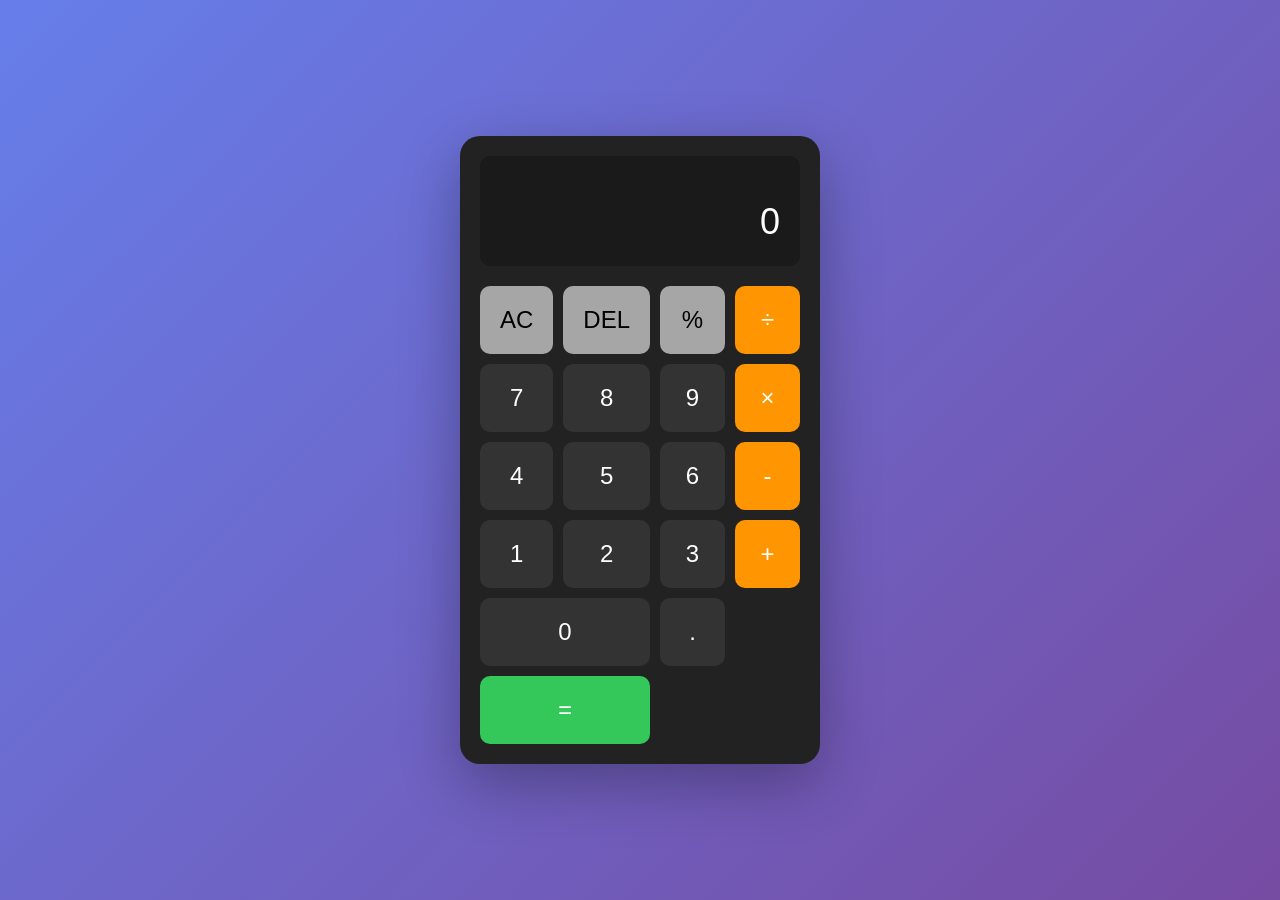
==== index.html @ aaed3f4b "新增前端計算器應用程式 - 建立完整的計算器 UI 使用 HTML/CSS - 實作計算器邏輯（加減乘除、百分比） - 支援鍵盤輸入操作 - 響應式設計，支援手機和桌面版 - 美觀的現代化介面設計" ====
<!DOCTYPE html>
<html lang="zh-TW">
<head>
    <meta charset="UTF-8">
    <meta name="viewport" content="width=device-width, initial-scale=1.0">
    <title>計算器</title>
    <link rel="stylesheet" href="style.css">
</head>
<body>
    <div class="calculator">
        <div class="display">
            <div class="previous-operand" id="previousOperand"></div>
            <div class="current-operand" id="currentOperand">0</div>
        </div>
        <div class="buttons">
            <button class="button function" id="clear">AC</button>
            <button class="button function" id="delete">DEL</button>
            <button class="button function" id="percent">%</button>
            <button class="button operator" data-operator="÷">÷</button>

            <button class="button number" data-number="7">7</button>
            <button class="button number" data-number="8">8</button>
            <button class="button number" data-number="9">9</button>
            <button class="button operator" data-operator="×">×</button>

            <button class="button number" data-number="4">4</button>
            <button class="button number" data-number="5">5</button>
            <button class="button number" data-number="6">6</button>
            <button class="button operator" data-operator="-">-</button>

            <button class="button number" data-number="1">1</button>
            <button class="button number" data-number="2">2</button>
            <button class="button number" data-number="3">3</button>
            <button class="button operator" data-operator="+">+</button>

            <button class="button number zero" data-number="0">0</button>
            <button class="button number" data-number=".">.</button>
            <button class="button equals" id="equals">=</button>
        </div>
    </div>
    <script src="calculator.js"></script>
</body>
</html>
---- style.css ----
* {
    margin: 0;
    padding: 0;
    box-sizing: border-box;
}

body {
    font-family: 'Segoe UI', Tahoma, Geneva, Verdana, sans-serif;
    display: flex;
    justify-content: center;
    align-items: center;
    min-height: 100vh;
    background: linear-gradient(135deg, #667eea 0%, #764ba2 100%);
}

.calculator {
    background: #222;
    border-radius: 20px;
    box-shadow: 0 20px 60px rgba(0, 0, 0, 0.3);
    padding: 20px;
    width: 360px;
}

.display {
    background: #1a1a1a;
    border-radius: 10px;
    padding: 20px;
    margin-bottom: 20px;
    text-align: right;
    min-height: 100px;
    display: flex;
    flex-direction: column;
    justify-content: flex-end;
    word-wrap: break-word;
    word-break: break-all;
}

.previous-operand {
    color: rgba(255, 255, 255, 0.5);
    font-size: 20px;
    min-height: 25px;
}

.current-operand {
    color: #fff;
    font-size: 36px;
    font-weight: 300;
    min-height: 45px;
}

.buttons {
    display: grid;
    grid-template-columns: repeat(4, 1fr);
    gap: 10px;
}

.button {
    border: none;
    border-radius: 10px;
    font-size: 24px;
    padding: 20px;
    cursor: pointer;
    transition: all 0.2s;
    font-weight: 500;
    outline: none;
}

.button:hover {
    transform: scale(1.05);
}

.button:active {
    transform: scale(0.95);
}

.button.number {
    background: #333;
    color: #fff;
}

.button.number:hover {
    background: #444;
}

.button.operator {
    background: #ff9500;
    color: #fff;
}

.button.operator:hover {
    background: #ffaa33;
}

.button.function {
    background: #a6a6a6;
    color: #000;
}

.button.function:hover {
    background: #b8b8b8;
}

.button.equals {
    background: #34c759;
    color: #fff;
    grid-column: span 2;
}

.button.equals:hover {
    background: #4cd964;
}

.button.zero {
    grid-column: span 2;
}

@media (max-width: 400px) {
    .calculator {
        width: 95%;
        margin: 10px;
        padding: 15px;
    }

    .button {
        padding: 15px;
        font-size: 20px;
    }

    .current-operand {
        font-size: 28px;
    }

    .previous-operand {
        font-size: 16px;
    }
}
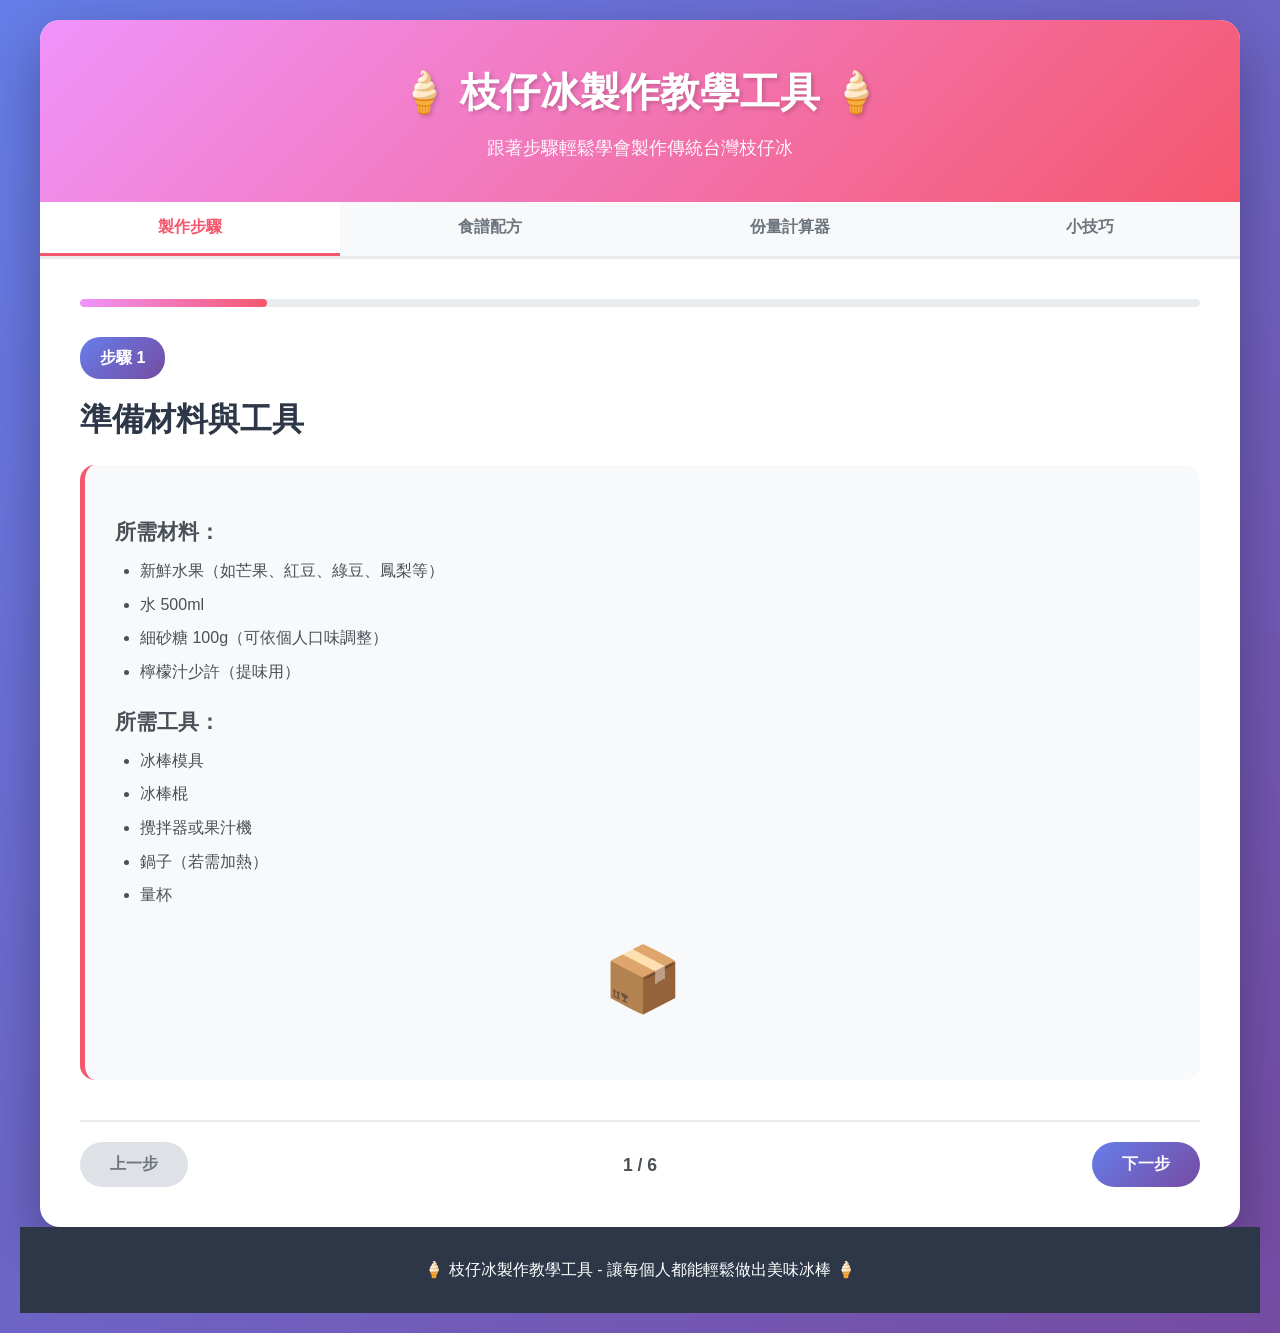
==== commit f8502342: "新增枝仔冰製作教學工具網頁 實作完整的互動式枝仔冰（台灣冰棒）製作教學網頁，包含：  功能特色： - 分頁式介面設計（製作步驟、食譜配方、份量計算器、小技巧） - 6步驟互動式教學流程，含進度條視覺化" ====
--- a/index.html
+++ b/index.html
@@ -3,41 +3,328 @@
 <head>
     <meta charset="UTF-8">
     <meta name="viewport" content="width=device-width, initial-scale=1.0">
-    <title>計算器</title>
-    <link rel="stylesheet" href="style.css">
+    <title>枝仔冰製作教學工具</title>
+    <link rel="stylesheet" href="styles.css">
 </head>
 <body>
-    <div class="calculator">
-        <div class="display">
-            <div class="previous-operand" id="previousOperand"></div>
-            <div class="current-operand" id="currentOperand">0</div>
+    <div class="container">
+        <header>
+            <h1>🍦 枝仔冰製作教學工具 🍦</h1>
+            <p class="subtitle">跟著步驟輕鬆學會製作傳統台灣枝仔冰</p>
+        </header>
+
+        <nav class="tab-nav">
+            <button class="tab-btn active" data-tab="steps">製作步驟</button>
+            <button class="tab-btn" data-tab="recipes">食譜配方</button>
+            <button class="tab-btn" data-tab="calculator">份量計算器</button>
+            <button class="tab-btn" data-tab="tips">小技巧</button>
+        </nav>
+
+        <!-- 製作步驟分頁 -->
+        <div id="steps" class="tab-content active">
+            <div class="progress-bar">
+                <div class="progress" id="progress"></div>
+            </div>
+
+            <div class="steps-container">
+                <div class="step active" data-step="1">
+                    <div class="step-number">步驟 1</div>
+                    <h2>準備材料與工具</h2>
+                    <div class="step-content">
+                        <h3>所需材料：</h3>
+                        <ul>
+                            <li>新鮮水果（如芒果、紅豆、綠豆、鳳梨等）</li>
+                            <li>水 500ml</li>
+                            <li>細砂糖 100g（可依個人口味調整）</li>
+                            <li>檸檬汁少許（提味用）</li>
+                        </ul>
+                        <h3>所需工具：</h3>
+                        <ul>
+                            <li>冰棒模具</li>
+                            <li>冰棒棍</li>
+                            <li>攪拌器或果汁機</li>
+                            <li>鍋子（若需加熱）</li>
+                            <li>量杯</li>
+                        </ul>
+                        <div class="step-image">📦</div>
+                    </div>
+                </div>
+
+                <div class="step" data-step="2">
+                    <div class="step-number">步驟 2</div>
+                    <h2>處理水果與製作冰棒液</h2>
+                    <div class="step-content">
+                        <h3>處理方法：</h3>
+                        <ol>
+                            <li>將水果洗淨、去皮、切塊</li>
+                            <li>放入果汁機或攪拌器中</li>
+                            <li>加入適量的水和糖</li>
+                            <li>攪打至滑順均勻</li>
+                            <li>可用濾網過濾果肉（依個人喜好）</li>
+                            <li>加入少許檸檬汁提味</li>
+                        </ol>
+                        <div class="tip-box">
+                            <strong>💡 小提示：</strong> 糖的比例很重要！太少會結冰過硬，太多則不易凝固。建議糖水比例約 1:5
+                        </div>
+                        <div class="step-image">🥭🍌🍓</div>
+                    </div>
+                </div>
+
+                <div class="step" data-step="3">
+                    <div class="step-number">步驟 3</div>
+                    <h2>倒入模具</h2>
+                    <div class="step-content">
+                        <h3>注意事項：</h3>
+                        <ul>
+                            <li>將冰棒液倒入模具中，約八分滿即可</li>
+                            <li>不要倒太滿，因為液體結冰會膨脹</li>
+                            <li>輕敲模具幾下，讓氣泡浮出</li>
+                            <li>可以分層倒入不同口味，製作漸層效果</li>
+                        </ul>
+                        <div class="step-image">🧊</div>
+                    </div>
+                </div>
+
+                <div class="step" data-step="4">
+                    <div class="step-number">步驟 4</div>
+                    <h2>插入冰棒棍</h2>
+                    <div class="step-content">
+                        <h3>插棍技巧：</h3>
+                        <ol>
+                            <li><strong>方法一：</strong>直接插入冰棒棍，用模具蓋固定</li>
+                            <li><strong>方法二：</strong>先冷凍30分鐘至半凝固狀態，再插入冰棒棍</li>
+                            <li>確保冰棒棍垂直置中</li>
+                            <li>冰棒棍至少要插入液體一半深度</li>
+                        </ol>
+                        <div class="tip-box">
+                            <strong>💡 小提示：</strong> 半凝固後再插棍可以讓冰棒棍更穩固，不會歪斜
+                        </div>
+                        <div class="step-image">🍡</div>
+                    </div>
+                </div>
+
+                <div class="step" data-step="5">
+                    <div class="step-number">步驟 5</div>
+                    <h2>冷凍凝固</h2>
+                    <div class="step-content">
+                        <h3>冷凍要點：</h3>
+                        <ul>
+                            <li>將模具放入冷凍庫</li>
+                            <li>保持模具平穩，避免傾斜</li>
+                            <li>冷凍時間：約 4-6 小時</li>
+                            <li>建議隔夜冷凍，效果最佳</li>
+                            <li>冷凍溫度：-18°C 以下</li>
+                        </ul>
+                        <div class="timer-box">
+                            <h4>設定計時器：</h4>
+                            <input type="number" id="timerHours" min="1" max="12" value="6" placeholder="小時">
+                            <button id="startTimer">開始計時</button>
+                            <div id="timerDisplay"></div>
+                        </div>
+                        <div class="step-image">❄️</div>
+                    </div>
+                </div>
+
+                <div class="step" data-step="6">
+                    <div class="step-number">步驟 6</div>
+                    <h2>脫模與享用</h2>
+                    <div class="step-content">
+                        <h3>脫模技巧：</h3>
+                        <ol>
+                            <li>將模具從冷凍庫取出</li>
+                            <li>靜置室溫 1-2 分鐘</li>
+                            <li>或用溫水沖模具外側 10-15 秒</li>
+                            <li>輕輕旋轉並拉出冰棒</li>
+                            <li>立即享用或放回冷凍保存</li>
+                        </ol>
+                        <div class="success-box">
+                            <h3>🎉 恭喜完成！</h3>
+                            <p>您已經成功製作出美味的枝仔冰了！</p>
+                        </div>
+                        <div class="step-image">🍦✨</div>
+                    </div>
+                </div>
+            </div>
+
+            <div class="navigation">
+                <button id="prevBtn" disabled>上一步</button>
+                <span id="stepIndicator">1 / 6</span>
+                <button id="nextBtn">下一步</button>
+            </div>
         </div>
-        <div class="buttons">
-            <button class="button function" id="clear">AC</button>
-            <button class="button function" id="delete">DEL</button>
-            <button class="button function" id="percent">%</button>
-            <button class="button operator" data-operator="÷">÷</button>
-
-            <button class="button number" data-number="7">7</button>
-            <button class="button number" data-number="8">8</button>
-            <button class="button number" data-number="9">9</button>
-            <button class="button operator" data-operator="×">×</button>
-
-            <button class="button number" data-number="4">4</button>
-            <button class="button number" data-number="5">5</button>
-            <button class="button number" data-number="6">6</button>
-            <button class="button operator" data-operator="-">-</button>
-
-            <button class="button number" data-number="1">1</button>
-            <button class="button number" data-number="2">2</button>
-            <button class="button number" data-number="3">3</button>
-            <button class="button operator" data-operator="+">+</button>
-
-            <button class="button number zero" data-number="0">0</button>
-            <button class="button number" data-number=".">.</button>
-            <button class="button equals" id="equals">=</button>
+
+        <!-- 食譜配方分頁 -->
+        <div id="recipes" class="tab-content">
+            <h2>經典枝仔冰食譜</h2>
+            <div class="recipes-grid">
+                <div class="recipe-card">
+                    <h3>🥭 芒果枝仔冰</h3>
+                    <h4>材料：</h4>
+                    <ul>
+                        <li>芒果果肉 300g</li>
+                        <li>水 200ml</li>
+                        <li>糖 80g</li>
+                        <li>檸檬汁 1湯匙</li>
+                    </ul>
+                    <p class="recipe-note">濃郁芒果香，夏日最愛！</p>
+                </div>
+
+                <div class="recipe-card">
+                    <h3>🍇 紅豆枝仔冰</h3>
+                    <h4>材料：</h4>
+                    <ul>
+                        <li>紅豆泥 250g</li>
+                        <li>牛奶 200ml</li>
+                        <li>煉乳 50g</li>
+                        <li>糖 50g</li>
+                    </ul>
+                    <p class="recipe-note">傳統古早味，綿密香甜！</p>
+                </div>
+
+                <div class="recipe-card">
+                    <h3>🍋 檸檬枝仔冰</h3>
+                    <h4>材料：</h4>
+                    <ul>
+                        <li>檸檬汁 100ml</li>
+                        <li>水 400ml</li>
+                        <li>糖 120g</li>
+                        <li>檸檬皮屑少許</li>
+                    </ul>
+                    <p class="recipe-note">酸甜清爽，消暑解膩！</p>
+                </div>
+
+                <div class="recipe-card">
+                    <h3>🥥 椰奶枝仔冰</h3>
+                    <h4>材料：</h4>
+                    <ul>
+                        <li>椰漿 200ml</li>
+                        <li>牛奶 200ml</li>
+                        <li>糖 80g</li>
+                        <li>椰子果肉適量</li>
+                    </ul>
+                    <p class="recipe-note">南洋風味，香濃滑順！</p>
+                </div>
+
+                <div class="recipe-card">
+                    <h3>🍉 西瓜枝仔冰</h3>
+                    <h4>材料：</h4>
+                    <ul>
+                        <li>西瓜汁 400ml</li>
+                        <li>糖 60g</li>
+                        <li>檸檬汁 1湯匙</li>
+                        <li>薄荷葉少許</li>
+                    </ul>
+                    <p class="recipe-note">天然果汁，清涼解渴！</p>
+                </div>
+
+                <div class="recipe-card">
+                    <h3>🍫 巧克力枝仔冰</h3>
+                    <h4>材料：</h4>
+                    <ul>
+                        <li>牛奶 300ml</li>
+                        <li>可可粉 40g</li>
+                        <li>糖 80g</li>
+                        <li>香草精少許</li>
+                    </ul>
+                    <p class="recipe-note">小朋友最愛，香濃可可！</p>
+                </div>
+            </div>
+        </div>
+
+        <!-- 份量計算器分頁 -->
+        <div id="calculator" class="tab-content">
+            <h2>份量計算器</h2>
+            <div class="calculator-box">
+                <div class="calc-section">
+                    <label for="popsicleCount">要製作幾支冰棒？</label>
+                    <input type="number" id="popsicleCount" min="1" max="50" value="8">
+                    <span class="unit">支</span>
+                </div>
+
+                <div class="calc-section">
+                    <label for="popsicleSize">每支容量：</label>
+                    <select id="popsicleSize">
+                        <option value="60">小型 (60ml)</option>
+                        <option value="80" selected>中型 (80ml)</option>
+                        <option value="100">大型 (100ml)</option>
+                    </select>
+                </div>
+
+                <div class="calc-section">
+                    <label for="sugarLevel">甜度：</label>
+                    <select id="sugarLevel">
+                        <option value="0.15">微糖</option>
+                        <option value="0.20" selected>正常</option>
+                        <option value="0.25">較甜</option>
+                    </select>
+                </div>
+
+                <button id="calculateBtn" class="calc-btn">計算材料</button>
+
+                <div id="calcResult" class="calc-result"></div>
+            </div>
+        </div>
+
+        <!-- 小技巧分頁 -->
+        <div id="tips" class="tab-content">
+            <h2>製作小技巧與常見問題</h2>
+            <div class="tips-container">
+                <div class="tip-card">
+                    <h3>❓ 為什麼冰棒太硬？</h3>
+                    <p><strong>原因：</strong>糖分太少</p>
+                    <p><strong>解決：</strong>增加糖的比例，建議糖水比例 1:5，或加入少量酒精（成人版）</p>
+                </div>
+
+                <div class="tip-card">
+                    <h3>❓ 為什麼冰棒不凝固？</h3>
+                    <p><strong>原因：</strong>糖分過多或酒精過多</p>
+                    <p><strong>解決：</strong>減少糖量，延長冷凍時間，或提高水的比例</p>
+                </div>
+
+                <div class="tip-card">
+                    <h3>❓ 如何讓口感更綿密？</h3>
+                    <p><strong>技巧：</strong>加入少量奶製品（牛奶、煉乳、優格）或蛋黃，可增加綿密度</p>
+                    <p><strong>進階：</strong>冷凍過程中每小時攪拌一次，可防止結冰塊</p>
+                </div>
+
+                <div class="tip-card">
+                    <h3>❓ 如何製作漸層效果？</h3>
+                    <p><strong>方法：</strong>先倒入一層液體，冷凍至半固定，再倒入下一層</p>
+                    <p><strong>建議：</strong>每層約 30-40 分鐘，顏色對比越大越明顯</p>
+                </div>
+
+                <div class="tip-card">
+                    <h3>💡 保存方法</h3>
+                    <p><strong>短期：</strong>密封容器冷凍保存，可保存 2-3 週</p>
+                    <p><strong>長期：</strong>用保鮮膜個別包裝，可保存 2-3 個月</p>
+                </div>
+
+                <div class="tip-card">
+                    <h3>💡 創意變化</h3>
+                    <p><strong>加料：</strong>可加入水果丁、果乾、巧克力碎片、堅果</p>
+                    <p><strong>健康版：</strong>用蜂蜜或楓糖取代砂糖，更天然健康</p>
+                </div>
+
+                <div class="tip-card">
+                    <h3>💡 節省技巧</h3>
+                    <p><strong>替代模具：</strong>可用紙杯、優格杯、製冰盒代替專用模具</p>
+                    <p><strong>冰棒棍：</strong>可用竹籤、湯匙、叉子替代</p>
+                </div>
+
+                <div class="tip-card">
+                    <h3>💡 口味搭配建議</h3>
+                    <p><strong>水果類：</strong>芒果+鳳梨、草莓+奇異果</p>
+                    <p><strong>奶類：</strong>紅豆+牛奶、綠豆+椰奶</p>
+                    <p><strong>創新：</strong>咖啡+牛奶、抹茶+紅豆</p>
+                </div>
+            </div>
         </div>
     </div>
-    <script src="calculator.js"></script>
+
+    <footer>
+        <p>🍦 枝仔冰製作教學工具 - 讓每個人都能輕鬆做出美味冰棒 🍦</p>
+    </footer>
+
+    <script src="script.js"></script>
 </body>
 </html>
--- a/styles.css
+++ b/styles.css
@@ -0,0 +1,576 @@
+/* 全域樣式 */
+* {
+    margin: 0;
+    padding: 0;
+    box-sizing: border-box;
+}
+
+body {
+    font-family: 'Segoe UI', 'Microsoft JhengHei', Arial, sans-serif;
+    background: linear-gradient(135deg, #667eea 0%, #764ba2 100%);
+    min-height: 100vh;
+    padding: 20px;
+    line-height: 1.6;
+}
+
+.container {
+    max-width: 1200px;
+    margin: 0 auto;
+    background: white;
+    border-radius: 20px;
+    box-shadow: 0 20px 60px rgba(0, 0, 0, 0.3);
+    overflow: hidden;
+}
+
+/* 頁首 */
+header {
+    background: linear-gradient(135deg, #f093fb 0%, #f5576c 100%);
+    color: white;
+    text-align: center;
+    padding: 40px 20px;
+}
+
+header h1 {
+    font-size: 2.5rem;
+    margin-bottom: 10px;
+    text-shadow: 2px 2px 4px rgba(0, 0, 0, 0.2);
+}
+
+.subtitle {
+    font-size: 1.1rem;
+    opacity: 0.95;
+}
+
+/* 分頁導航 */
+.tab-nav {
+    display: flex;
+    background: #f8f9fa;
+    border-bottom: 3px solid #e9ecef;
+    flex-wrap: wrap;
+}
+
+.tab-btn {
+    flex: 1;
+    min-width: 150px;
+    padding: 15px 20px;
+    background: transparent;
+    border: none;
+    font-size: 1rem;
+    font-weight: 600;
+    color: #6c757d;
+    cursor: pointer;
+    transition: all 0.3s ease;
+    border-bottom: 3px solid transparent;
+}
+
+.tab-btn:hover {
+    background: #e9ecef;
+    color: #495057;
+}
+
+.tab-btn.active {
+    color: #f5576c;
+    border-bottom-color: #f5576c;
+    background: white;
+}
+
+/* 分頁內容 */
+.tab-content {
+    display: none;
+    padding: 40px;
+    animation: fadeIn 0.5s ease;
+}
+
+.tab-content.active {
+    display: block;
+}
+
+@keyframes fadeIn {
+    from {
+        opacity: 0;
+        transform: translateY(20px);
+    }
+    to {
+        opacity: 1;
+        transform: translateY(0);
+    }
+}
+
+/* 進度條 */
+.progress-bar {
+    width: 100%;
+    height: 8px;
+    background: #e9ecef;
+    border-radius: 10px;
+    margin-bottom: 30px;
+    overflow: hidden;
+}
+
+.progress {
+    height: 100%;
+    background: linear-gradient(90deg, #f093fb 0%, #f5576c 100%);
+    width: 0%;
+    transition: width 0.5s ease;
+    border-radius: 10px;
+}
+
+/* 步驟容器 */
+.steps-container {
+    position: relative;
+    min-height: 500px;
+}
+
+.step {
+    display: none;
+    animation: slideIn 0.5s ease;
+}
+
+.step.active {
+    display: block;
+}
+
+@keyframes slideIn {
+    from {
+        opacity: 0;
+        transform: translateX(50px);
+    }
+    to {
+        opacity: 1;
+        transform: translateX(0);
+    }
+}
+
+.step-number {
+    display: inline-block;
+    background: linear-gradient(135deg, #667eea 0%, #764ba2 100%);
+    color: white;
+    padding: 8px 20px;
+    border-radius: 20px;
+    font-weight: 600;
+    margin-bottom: 15px;
+}
+
+.step h2 {
+    font-size: 2rem;
+    color: #2d3748;
+    margin-bottom: 20px;
+}
+
+.step-content {
+    background: #f8f9fa;
+    padding: 30px;
+    border-radius: 15px;
+    border-left: 5px solid #f5576c;
+}
+
+.step-content h3 {
+    color: #495057;
+    margin: 20px 0 10px 0;
+    font-size: 1.3rem;
+}
+
+.step-content ul,
+.step-content ol {
+    margin-left: 25px;
+    margin-bottom: 15px;
+}
+
+.step-content li {
+    margin: 8px 0;
+    color: #495057;
+}
+
+.step-image {
+    text-align: center;
+    font-size: 4rem;
+    margin: 20px 0;
+}
+
+/* 提示框 */
+.tip-box {
+    background: #fff3cd;
+    border-left: 5px solid #ffc107;
+    padding: 15px;
+    margin: 20px 0;
+    border-radius: 8px;
+}
+
+.tip-box strong {
+    color: #856404;
+}
+
+.success-box {
+    background: #d4edda;
+    border-left: 5px solid #28a745;
+    padding: 20px;
+    margin: 20px 0;
+    border-radius: 8px;
+    text-align: center;
+}
+
+.success-box h3 {
+    color: #155724;
+    margin-bottom: 10px;
+}
+
+.success-box p {
+    color: #155724;
+}
+
+/* 計時器 */
+.timer-box {
+    background: white;
+    padding: 20px;
+    border-radius: 10px;
+    margin: 20px 0;
+    border: 2px solid #667eea;
+}
+
+.timer-box h4 {
+    margin-bottom: 15px;
+    color: #495057;
+}
+
+.timer-box input {
+    width: 80px;
+    padding: 10px;
+    font-size: 1rem;
+    border: 2px solid #dee2e6;
+    border-radius: 8px;
+    margin-right: 10px;
+}
+
+.timer-box button {
+    padding: 10px 20px;
+    background: linear-gradient(135deg, #667eea 0%, #764ba2 100%);
+    color: white;
+    border: none;
+    border-radius: 8px;
+    cursor: pointer;
+    font-size: 1rem;
+    font-weight: 600;
+    transition: transform 0.2s;
+}
+
+.timer-box button:hover {
+    transform: scale(1.05);
+}
+
+#timerDisplay {
+    margin-top: 15px;
+    font-size: 1.5rem;
+    font-weight: 600;
+    color: #667eea;
+    text-align: center;
+}
+
+/* 導航按鈕 */
+.navigation {
+    display: flex;
+    justify-content: space-between;
+    align-items: center;
+    margin-top: 40px;
+    padding-top: 20px;
+    border-top: 2px solid #e9ecef;
+}
+
+.navigation button {
+    padding: 12px 30px;
+    font-size: 1rem;
+    font-weight: 600;
+    border: none;
+    border-radius: 25px;
+    cursor: pointer;
+    transition: all 0.3s ease;
+    background: linear-gradient(135deg, #667eea 0%, #764ba2 100%);
+    color: white;
+}
+
+.navigation button:hover:not(:disabled) {
+    transform: translateY(-2px);
+    box-shadow: 0 5px 15px rgba(102, 126, 234, 0.4);
+}
+
+.navigation button:disabled {
+    background: #dee2e6;
+    color: #6c757d;
+    cursor: not-allowed;
+}
+
+#stepIndicator {
+    font-size: 1.1rem;
+    font-weight: 600;
+    color: #495057;
+}
+
+/* 食譜網格 */
+.recipes-grid {
+    display: grid;
+    grid-template-columns: repeat(auto-fit, minmax(300px, 1fr));
+    gap: 25px;
+    margin-top: 30px;
+}
+
+.recipe-card {
+    background: linear-gradient(135deg, #f8f9fa 0%, #e9ecef 100%);
+    padding: 25px;
+    border-radius: 15px;
+    border: 3px solid transparent;
+    transition: all 0.3s ease;
+}
+
+.recipe-card:hover {
+    transform: translateY(-5px);
+    border-color: #f5576c;
+    box-shadow: 0 10px 30px rgba(245, 87, 108, 0.2);
+}
+
+.recipe-card h3 {
+    color: #2d3748;
+    margin-bottom: 15px;
+    font-size: 1.5rem;
+}
+
+.recipe-card h4 {
+    color: #495057;
+    margin: 15px 0 10px 0;
+}
+
+.recipe-card ul {
+    list-style: none;
+    margin-bottom: 15px;
+}
+
+.recipe-card li {
+    padding: 5px 0;
+    color: #6c757d;
+    padding-left: 20px;
+    position: relative;
+}
+
+.recipe-card li::before {
+    content: "✓";
+    position: absolute;
+    left: 0;
+    color: #28a745;
+    font-weight: bold;
+}
+
+.recipe-note {
+    font-style: italic;
+    color: #f5576c;
+    font-weight: 600;
+    margin-top: 10px;
+}
+
+/* 計算器 */
+.calculator-box {
+    max-width: 600px;
+    margin: 30px auto;
+    background: linear-gradient(135deg, #f8f9fa 0%, #e9ecef 100%);
+    padding: 40px;
+    border-radius: 20px;
+    box-shadow: 0 10px 30px rgba(0, 0, 0, 0.1);
+}
+
+.calc-section {
+    margin-bottom: 25px;
+}
+
+.calc-section label {
+    display: block;
+    font-weight: 600;
+    color: #495057;
+    margin-bottom: 10px;
+    font-size: 1.1rem;
+}
+
+.calc-section input,
+.calc-section select {
+    width: 100%;
+    padding: 12px;
+    font-size: 1rem;
+    border: 2px solid #dee2e6;
+    border-radius: 10px;
+    background: white;
+    transition: border-color 0.3s;
+}
+
+.calc-section input:focus,
+.calc-section select:focus {
+    outline: none;
+    border-color: #667eea;
+}
+
+.unit {
+    margin-left: 10px;
+    color: #6c757d;
+    font-weight: 600;
+}
+
+.calc-btn {
+    width: 100%;
+    padding: 15px;
+    font-size: 1.2rem;
+    font-weight: 600;
+    background: linear-gradient(135deg, #667eea 0%, #764ba2 100%);
+    color: white;
+    border: none;
+    border-radius: 10px;
+    cursor: pointer;
+    transition: transform 0.2s;
+    margin-top: 10px;
+}
+
+.calc-btn:hover {
+    transform: scale(1.02);
+}
+
+.calc-result {
+    margin-top: 30px;
+    padding: 25px;
+    background: white;
+    border-radius: 15px;
+    border-left: 5px solid #28a745;
+    display: none;
+}
+
+.calc-result.show {
+    display: block;
+    animation: fadeIn 0.5s ease;
+}
+
+.calc-result h3 {
+    color: #28a745;
+    margin-bottom: 15px;
+}
+
+.calc-result ul {
+    list-style: none;
+}
+
+.calc-result li {
+    padding: 10px 0;
+    border-bottom: 1px solid #e9ecef;
+    color: #495057;
+    font-size: 1.1rem;
+}
+
+.calc-result li:last-child {
+    border-bottom: none;
+}
+
+/* 小技巧卡片 */
+.tips-container {
+    display: grid;
+    grid-template-columns: repeat(auto-fit, minmax(350px, 1fr));
+    gap: 20px;
+    margin-top: 30px;
+}
+
+.tip-card {
+    background: #f8f9fa;
+    padding: 25px;
+    border-radius: 15px;
+    border-left: 5px solid #667eea;
+    transition: all 0.3s ease;
+}
+
+.tip-card:hover {
+    transform: translateX(5px);
+    box-shadow: 0 5px 20px rgba(102, 126, 234, 0.2);
+}
+
+.tip-card h3 {
+    color: #2d3748;
+    margin-bottom: 15px;
+    font-size: 1.2rem;
+}
+
+.tip-card p {
+    color: #495057;
+    margin: 10px 0;
+    line-height: 1.6;
+}
+
+.tip-card strong {
+    color: #667eea;
+}
+
+/* 頁尾 */
+footer {
+    background: #2d3748;
+    color: white;
+    text-align: center;
+    padding: 30px;
+}
+
+footer p {
+    margin: 0;
+}
+
+/* 響應式設計 */
+@media (max-width: 768px) {
+    header h1 {
+        font-size: 1.8rem;
+    }
+
+    .subtitle {
+        font-size: 0.95rem;
+    }
+
+    .tab-content {
+        padding: 20px;
+    }
+
+    .step h2 {
+        font-size: 1.5rem;
+    }
+
+    .step-content {
+        padding: 20px;
+    }
+
+    .tab-btn {
+        min-width: 100px;
+        padding: 12px 10px;
+        font-size: 0.9rem;
+    }
+
+    .recipes-grid,
+    .tips-container {
+        grid-template-columns: 1fr;
+    }
+
+    .navigation button {
+        padding: 10px 20px;
+        font-size: 0.9rem;
+    }
+
+    .calculator-box {
+        padding: 25px;
+    }
+}
+
+@media (max-width: 480px) {
+    body {
+        padding: 10px;
+    }
+
+    header {
+        padding: 25px 15px;
+    }
+
+    header h1 {
+        font-size: 1.5rem;
+    }
+
+    .step-image {
+        font-size: 3rem;
+    }
+
+    .tab-btn {
+        font-size: 0.85rem;
+        padding: 10px 8px;
+    }
+}
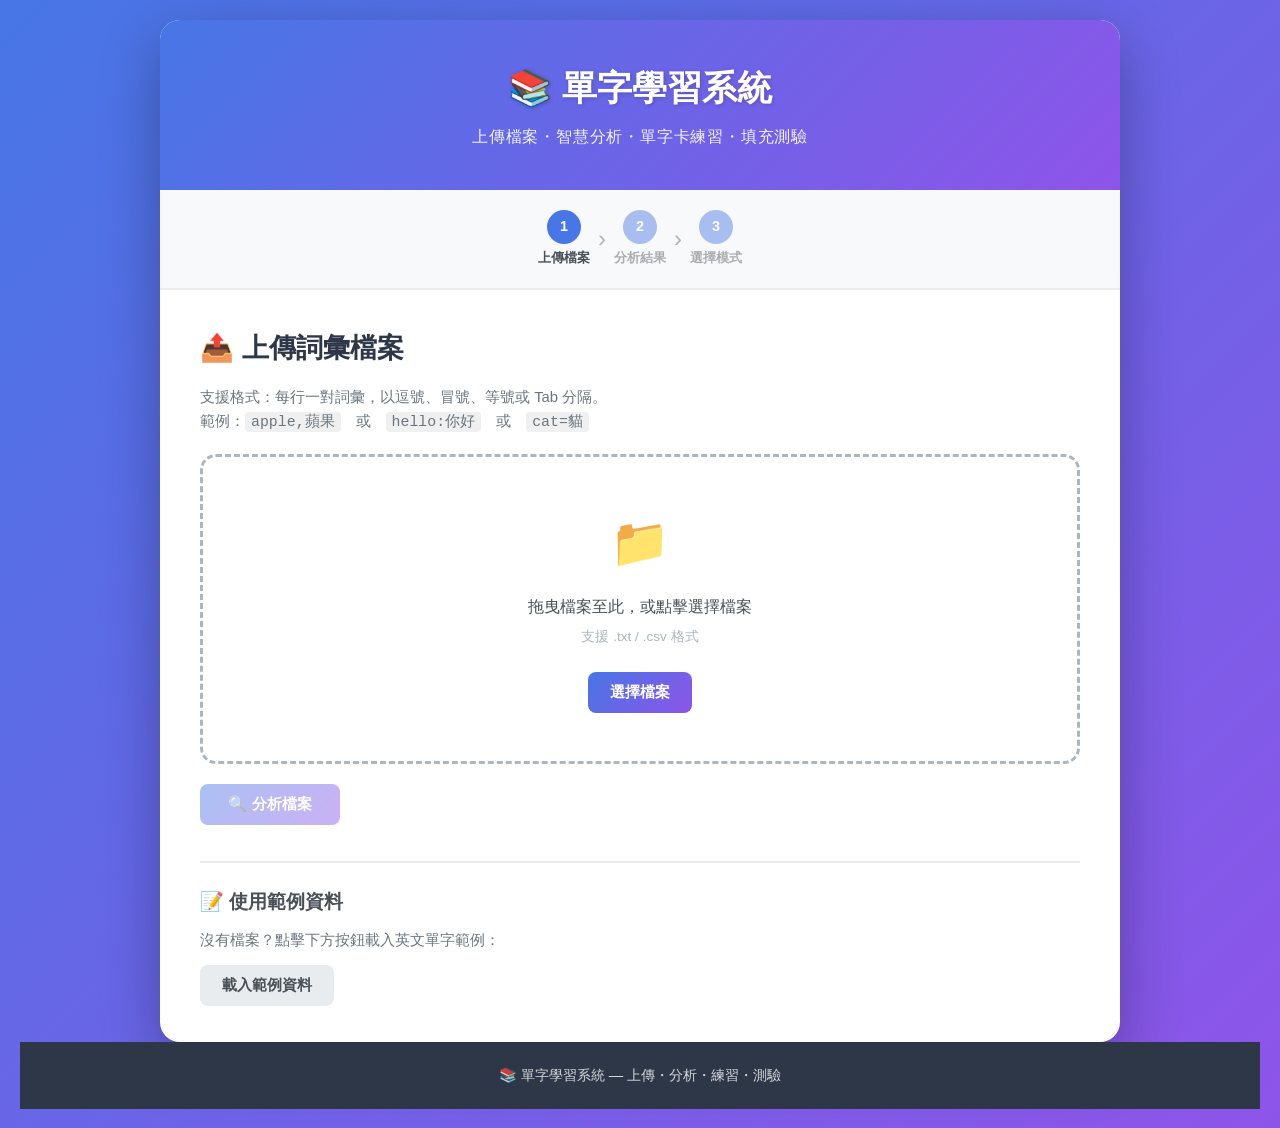
==== commit a0871f99: "Implement vocabulary learning system with file upload, flashcards and fill-in-the-blank quiz Co-auth" ====
--- a/index.html
+++ b/index.html
@@ -3,326 +3,174 @@
 <head>
     <meta charset="UTF-8">
     <meta name="viewport" content="width=device-width, initial-scale=1.0">
-    <title>枝仔冰製作教學工具</title>
+    <title>單字學習系統</title>
     <link rel="stylesheet" href="styles.css">
 </head>
 <body>
     <div class="container">
         <header>
-            <h1>🍦 枝仔冰製作教學工具 🍦</h1>
-            <p class="subtitle">跟著步驟輕鬆學會製作傳統台灣枝仔冰</p>
+            <h1>📚 單字學習系統</h1>
+            <p class="subtitle">上傳檔案・智慧分析・單字卡練習・填充測驗</p>
         </header>
 
-        <nav class="tab-nav">
-            <button class="tab-btn active" data-tab="steps">製作步驟</button>
-            <button class="tab-btn" data-tab="recipes">食譜配方</button>
-            <button class="tab-btn" data-tab="calculator">份量計算器</button>
-            <button class="tab-btn" data-tab="tips">小技巧</button>
-        </nav>
+        <!-- 步驟導覽列 -->
+        <div class="steps-nav">
+            <div class="step-indicator active" id="nav-upload">
+                <span class="step-num">1</span>
+                <span class="step-label">上傳檔案</span>
+            </div>
+            <div class="step-arrow">›</div>
+            <div class="step-indicator" id="nav-analysis">
+                <span class="step-num">2</span>
+                <span class="step-label">分析結果</span>
+            </div>
+            <div class="step-arrow">›</div>
+            <div class="step-indicator" id="nav-mode">
+                <span class="step-num">3</span>
+                <span class="step-label">選擇模式</span>
+            </div>
+        </div>
 
-        <!-- 製作步驟分頁 -->
-        <div id="steps" class="tab-content active">
-            <div class="progress-bar">
-                <div class="progress" id="progress"></div>
+        <!-- 第一區：上傳檔案 -->
+        <section id="section-upload" class="section active">
+            <h2>📤 上傳詞彙檔案</h2>
+            <p class="hint">支援格式：每行一對詞彙，以逗號、冒號、等號或 Tab 分隔。<br>
+                範例：<code>apple,蘋果</code>　或　<code>hello:你好</code>　或　<code>cat=貓</code></p>
+
+            <div class="upload-area" id="uploadArea">
+                <div class="upload-icon">📁</div>
+                <p>拖曳檔案至此，或點擊選擇檔案</p>
+                <p class="upload-hint">支援 .txt / .csv 格式</p>
+                <input type="file" id="fileInput" accept=".txt,.csv" hidden>
+                <button class="btn btn-primary" id="selectFileBtn">選擇檔案</button>
             </div>
 
-            <div class="steps-container">
-                <div class="step active" data-step="1">
-                    <div class="step-number">步驟 1</div>
-                    <h2>準備材料與工具</h2>
-                    <div class="step-content">
-                        <h3>所需材料：</h3>
-                        <ul>
-                            <li>新鮮水果（如芒果、紅豆、綠豆、鳳梨等）</li>
-                            <li>水 500ml</li>
-                            <li>細砂糖 100g（可依個人口味調整）</li>
-                            <li>檸檬汁少許（提味用）</li>
-                        </ul>
-                        <h3>所需工具：</h3>
-                        <ul>
-                            <li>冰棒模具</li>
-                            <li>冰棒棍</li>
-                            <li>攪拌器或果汁機</li>
-                            <li>鍋子（若需加熱）</li>
-                            <li>量杯</li>
-                        </ul>
-                        <div class="step-image">📦</div>
-                    </div>
+            <div id="fileInfo" class="file-info hidden">
+                <span id="fileName"></span>
+                <button class="btn btn-sm btn-secondary" id="clearFileBtn">✕ 清除</button>
+            </div>
+
+            <div class="upload-actions">
+                <button class="btn btn-primary" id="analyzeBtn" disabled>🔍 分析檔案</button>
+            </div>
+
+            <div class="sample-section">
+                <h3>📝 使用範例資料</h3>
+                <p>沒有檔案？點擊下方按鈕載入英文單字範例：</p>
+                <button class="btn btn-secondary" id="loadSampleBtn">載入範例資料</button>
+            </div>
+        </section>
+
+        <!-- 第二區：分析結果 -->
+        <section id="section-analysis" class="section hidden">
+            <div class="section-header">
+                <h2>📊 分析結果</h2>
+                <button class="btn btn-sm btn-secondary" id="reuploadBtn">← 重新上傳</button>
+            </div>
+
+            <div class="analysis-stats" id="analysisStats"></div>
+
+            <div class="vocab-table-wrapper">
+                <table class="vocab-table" id="vocabTable">
+                    <thead>
+                        <tr>
+                            <th>#</th>
+                            <th>單字 / 詞彙</th>
+                            <th>定義 / 翻譯</th>
+                        </tr>
+                    </thead>
+                    <tbody id="vocabTableBody"></tbody>
+                </table>
+            </div>
+
+            <div class="mode-select-area">
+                <h3>選擇練習模式：</h3>
+                <div class="mode-buttons">
+                    <button class="btn btn-mode" id="startFlashcardBtn">
+                        🃏 單字卡練習
+                        <span class="mode-desc">翻轉卡片、依序複習</span>
+                    </button>
+                    <button class="btn btn-mode" id="startQuizBtn">
+                        ✏️ 填充測驗
+                        <span class="mode-desc">全部答對才得分</span>
+                    </button>
                 </div>
+            </div>
+        </section>
 
-                <div class="step" data-step="2">
-                    <div class="step-number">步驟 2</div>
-                    <h2>處理水果與製作冰棒液</h2>
-                    <div class="step-content">
-                        <h3>處理方法：</h3>
-                        <ol>
-                            <li>將水果洗淨、去皮、切塊</li>
-                            <li>放入果汁機或攪拌器中</li>
-                            <li>加入適量的水和糖</li>
-                            <li>攪打至滑順均勻</li>
-                            <li>可用濾網過濾果肉（依個人喜好）</li>
-                            <li>加入少許檸檬汁提味</li>
-                        </ol>
-                        <div class="tip-box">
-                            <strong>💡 小提示：</strong> 糖的比例很重要！太少會結冰過硬，太多則不易凝固。建議糖水比例約 1:5
-                        </div>
-                        <div class="step-image">🥭🍌🍓</div>
-                    </div>
-                </div>
+        <!-- 第三區：單字卡練習 -->
+        <section id="section-flashcard" class="section hidden">
+            <div class="section-header">
+                <h2>🃏 單字卡練習</h2>
+                <button class="btn btn-sm btn-secondary" id="flashcardBackBtn">← 返回</button>
+            </div>
 
-                <div class="step" data-step="3">
-                    <div class="step-number">步驟 3</div>
-                    <h2>倒入模具</h2>
-                    <div class="step-content">
-                        <h3>注意事項：</h3>
-                        <ul>
-                            <li>將冰棒液倒入模具中，約八分滿即可</li>
-                            <li>不要倒太滿，因為液體結冰會膨脹</li>
-                            <li>輕敲模具幾下，讓氣泡浮出</li>
-                            <li>可以分層倒入不同口味，製作漸層效果</li>
-                        </ul>
-                        <div class="step-image">🧊</div>
-                    </div>
-                </div>
-
-                <div class="step" data-step="4">
-                    <div class="step-number">步驟 4</div>
-                    <h2>插入冰棒棍</h2>
-                    <div class="step-content">
-                        <h3>插棍技巧：</h3>
-                        <ol>
-                            <li><strong>方法一：</strong>直接插入冰棒棍，用模具蓋固定</li>
-                            <li><strong>方法二：</strong>先冷凍30分鐘至半凝固狀態，再插入冰棒棍</li>
-                            <li>確保冰棒棍垂直置中</li>
-                            <li>冰棒棍至少要插入液體一半深度</li>
-                        </ol>
-                        <div class="tip-box">
-                            <strong>💡 小提示：</strong> 半凝固後再插棍可以讓冰棒棍更穩固，不會歪斜
-                        </div>
-                        <div class="step-image">🍡</div>
-                    </div>
-                </div>
-
-                <div class="step" data-step="5">
-                    <div class="step-number">步驟 5</div>
-                    <h2>冷凍凝固</h2>
-                    <div class="step-content">
-                        <h3>冷凍要點：</h3>
-                        <ul>
-                            <li>將模具放入冷凍庫</li>
-                            <li>保持模具平穩，避免傾斜</li>
-                            <li>冷凍時間：約 4-6 小時</li>
-                            <li>建議隔夜冷凍，效果最佳</li>
-                            <li>冷凍溫度：-18°C 以下</li>
-                        </ul>
-                        <div class="timer-box">
-                            <h4>設定計時器：</h4>
-                            <input type="number" id="timerHours" min="1" max="12" value="6" placeholder="小時">
-                            <button id="startTimer">開始計時</button>
-                            <div id="timerDisplay"></div>
-                        </div>
-                        <div class="step-image">❄️</div>
-                    </div>
-                </div>
-
-                <div class="step" data-step="6">
-                    <div class="step-number">步驟 6</div>
-                    <h2>脫模與享用</h2>
-                    <div class="step-content">
-                        <h3>脫模技巧：</h3>
-                        <ol>
-                            <li>將模具從冷凍庫取出</li>
-                            <li>靜置室溫 1-2 分鐘</li>
-                            <li>或用溫水沖模具外側 10-15 秒</li>
-                            <li>輕輕旋轉並拉出冰棒</li>
-                            <li>立即享用或放回冷凍保存</li>
-                        </ol>
-                        <div class="success-box">
-                            <h3>🎉 恭喜完成！</h3>
-                            <p>您已經成功製作出美味的枝仔冰了！</p>
-                        </div>
-                        <div class="step-image">🍦✨</div>
-                    </div>
+            <div class="flashcard-progress">
+                <span id="fcProgressText">1 / 10</span>
+                <div class="progress-bar">
+                    <div class="progress-fill" id="fcProgressFill"></div>
                 </div>
             </div>
 
-            <div class="navigation">
-                <button id="prevBtn" disabled>上一步</button>
-                <span id="stepIndicator">1 / 6</span>
-                <button id="nextBtn">下一步</button>
+            <div class="flashcard-container">
+                <div class="flashcard" id="flashcard">
+                    <div class="flashcard-inner">
+                        <div class="flashcard-front">
+                            <span class="card-label">單字</span>
+                            <div class="card-text" id="fcFront"></div>
+                        </div>
+                        <div class="flashcard-back">
+                            <span class="card-label">定義</span>
+                            <div class="card-text" id="fcBack"></div>
+                        </div>
+                    </div>
+                </div>
+                <p class="flip-hint">點擊卡片翻面</p>
             </div>
-        </div>
 
-        <!-- 食譜配方分頁 -->
-        <div id="recipes" class="tab-content">
-            <h2>經典枝仔冰食譜</h2>
-            <div class="recipes-grid">
-                <div class="recipe-card">
-                    <h3>🥭 芒果枝仔冰</h3>
-                    <h4>材料：</h4>
-                    <ul>
-                        <li>芒果果肉 300g</li>
-                        <li>水 200ml</li>
-                        <li>糖 80g</li>
-                        <li>檸檬汁 1湯匙</li>
-                    </ul>
-                    <p class="recipe-note">濃郁芒果香，夏日最愛！</p>
+            <div class="flashcard-nav">
+                <button class="btn btn-secondary" id="fcPrevBtn">‹ 上一張</button>
+                <div class="fc-actions">
+                    <button class="btn btn-secondary" id="fcShuffleBtn">🔀 隨機排序</button>
+                    <button class="btn btn-secondary" id="fcResetBtn">↺ 重頭開始</button>
                 </div>
+                <button class="btn btn-primary" id="fcNextBtn">下一張 ›</button>
+            </div>
+        </section>
 
-                <div class="recipe-card">
-                    <h3>🍇 紅豆枝仔冰</h3>
-                    <h4>材料：</h4>
-                    <ul>
-                        <li>紅豆泥 250g</li>
-                        <li>牛奶 200ml</li>
-                        <li>煉乳 50g</li>
-                        <li>糖 50g</li>
-                    </ul>
-                    <p class="recipe-note">傳統古早味，綿密香甜！</p>
-                </div>
+        <!-- 第四區：填充測驗 -->
+        <section id="section-quiz" class="section hidden">
+            <div class="section-header">
+                <h2>✏️ 填充測驗</h2>
+                <button class="btn btn-sm btn-secondary" id="quizBackBtn">← 返回</button>
+            </div>
 
-                <div class="recipe-card">
-                    <h3>🍋 檸檬枝仔冰</h3>
-                    <h4>材料：</h4>
-                    <ul>
-                        <li>檸檬汁 100ml</li>
-                        <li>水 400ml</li>
-                        <li>糖 120g</li>
-                        <li>檸檬皮屑少許</li>
-                    </ul>
-                    <p class="recipe-note">酸甜清爽，消暑解膩！</p>
-                </div>
-
-                <div class="recipe-card">
-                    <h3>🥥 椰奶枝仔冰</h3>
-                    <h4>材料：</h4>
-                    <ul>
-                        <li>椰漿 200ml</li>
-                        <li>牛奶 200ml</li>
-                        <li>糖 80g</li>
-                        <li>椰子果肉適量</li>
-                    </ul>
-                    <p class="recipe-note">南洋風味，香濃滑順！</p>
-                </div>
-
-                <div class="recipe-card">
-                    <h3>🍉 西瓜枝仔冰</h3>
-                    <h4>材料：</h4>
-                    <ul>
-                        <li>西瓜汁 400ml</li>
-                        <li>糖 60g</li>
-                        <li>檸檬汁 1湯匙</li>
-                        <li>薄荷葉少許</li>
-                    </ul>
-                    <p class="recipe-note">天然果汁，清涼解渴！</p>
-                </div>
-
-                <div class="recipe-card">
-                    <h3>🍫 巧克力枝仔冰</h3>
-                    <h4>材料：</h4>
-                    <ul>
-                        <li>牛奶 300ml</li>
-                        <li>可可粉 40g</li>
-                        <li>糖 80g</li>
-                        <li>香草精少許</li>
-                    </ul>
-                    <p class="recipe-note">小朋友最愛，香濃可可！</p>
+            <!-- 測驗進行中 -->
+            <div id="quizContent">
+                <p class="quiz-instruction">請根據提示填入正確的單字。<strong>所有題目全對才計分。</strong></p>
+                <div id="quizQuestions"></div>
+                <div class="quiz-submit-area">
+                    <button class="btn btn-primary" id="submitQuizBtn">📝 提交答案</button>
                 </div>
             </div>
-        </div>
 
-        <!-- 份量計算器分頁 -->
-        <div id="calculator" class="tab-content">
-            <h2>份量計算器</h2>
-            <div class="calculator-box">
-                <div class="calc-section">
-                    <label for="popsicleCount">要製作幾支冰棒？</label>
-                    <input type="number" id="popsicleCount" min="1" max="50" value="8">
-                    <span class="unit">支</span>
+            <!-- 測驗結果 -->
+            <div id="quizResult" class="hidden">
+                <div class="result-card" id="resultCard">
+                    <div class="result-score" id="resultScore"></div>
+                    <div class="result-message" id="resultMessage"></div>
                 </div>
-
-                <div class="calc-section">
-                    <label for="popsicleSize">每支容量：</label>
-                    <select id="popsicleSize">
-                        <option value="60">小型 (60ml)</option>
-                        <option value="80" selected>中型 (80ml)</option>
-                        <option value="100">大型 (100ml)</option>
-                    </select>
-                </div>
-
-                <div class="calc-section">
-                    <label for="sugarLevel">甜度：</label>
-                    <select id="sugarLevel">
-                        <option value="0.15">微糖</option>
-                        <option value="0.20" selected>正常</option>
-                        <option value="0.25">較甜</option>
-                    </select>
-                </div>
-
-                <button id="calculateBtn" class="calc-btn">計算材料</button>
-
-                <div id="calcResult" class="calc-result"></div>
-            </div>
-        </div>
-
-        <!-- 小技巧分頁 -->
-        <div id="tips" class="tab-content">
-            <h2>製作小技巧與常見問題</h2>
-            <div class="tips-container">
-                <div class="tip-card">
-                    <h3>❓ 為什麼冰棒太硬？</h3>
-                    <p><strong>原因：</strong>糖分太少</p>
-                    <p><strong>解決：</strong>增加糖的比例，建議糖水比例 1:5，或加入少量酒精（成人版）</p>
-                </div>
-
-                <div class="tip-card">
-                    <h3>❓ 為什麼冰棒不凝固？</h3>
-                    <p><strong>原因：</strong>糖分過多或酒精過多</p>
-                    <p><strong>解決：</strong>減少糖量，延長冷凍時間，或提高水的比例</p>
-                </div>
-
-                <div class="tip-card">
-                    <h3>❓ 如何讓口感更綿密？</h3>
-                    <p><strong>技巧：</strong>加入少量奶製品（牛奶、煉乳、優格）或蛋黃，可增加綿密度</p>
-                    <p><strong>進階：</strong>冷凍過程中每小時攪拌一次，可防止結冰塊</p>
-                </div>
-
-                <div class="tip-card">
-                    <h3>❓ 如何製作漸層效果？</h3>
-                    <p><strong>方法：</strong>先倒入一層液體，冷凍至半固定，再倒入下一層</p>
-                    <p><strong>建議：</strong>每層約 30-40 分鐘，顏色對比越大越明顯</p>
-                </div>
-
-                <div class="tip-card">
-                    <h3>💡 保存方法</h3>
-                    <p><strong>短期：</strong>密封容器冷凍保存，可保存 2-3 週</p>
-                    <p><strong>長期：</strong>用保鮮膜個別包裝，可保存 2-3 個月</p>
-                </div>
-
-                <div class="tip-card">
-                    <h3>💡 創意變化</h3>
-                    <p><strong>加料：</strong>可加入水果丁、果乾、巧克力碎片、堅果</p>
-                    <p><strong>健康版：</strong>用蜂蜜或楓糖取代砂糖，更天然健康</p>
-                </div>
-
-                <div class="tip-card">
-                    <h3>💡 節省技巧</h3>
-                    <p><strong>替代模具：</strong>可用紙杯、優格杯、製冰盒代替專用模具</p>
-                    <p><strong>冰棒棍：</strong>可用竹籤、湯匙、叉子替代</p>
-                </div>
-
-                <div class="tip-card">
-                    <h3>💡 口味搭配建議</h3>
-                    <p><strong>水果類：</strong>芒果+鳳梨、草莓+奇異果</p>
-                    <p><strong>奶類：</strong>紅豆+牛奶、綠豆+椰奶</p>
-                    <p><strong>創新：</strong>咖啡+牛奶、抹茶+紅豆</p>
+                <div id="resultDetails"></div>
+                <div class="quiz-result-actions">
+                    <button class="btn btn-secondary" id="retryQuizBtn">🔄 重新作答</button>
+                    <button class="btn btn-primary" id="quizToModeBtn">← 回到模式選擇</button>
                 </div>
             </div>
-        </div>
+        </section>
     </div>
 
     <footer>
-        <p>🍦 枝仔冰製作教學工具 - 讓每個人都能輕鬆做出美味冰棒 🍦</p>
+        <p>📚 單字學習系統 — 上傳・分析・練習・測驗</p>
     </footer>
 
     <script src="script.js"></script>
--- a/styles.css
+++ b/styles.css
@@ -1,4 +1,6 @@
-/* 全域樣式 */
+/* =============================================
+   全域樣式
+============================================= */
 * {
     margin: 0;
     padding: 0;
@@ -7,14 +9,14 @@
 
 body {
     font-family: 'Segoe UI', 'Microsoft JhengHei', Arial, sans-serif;
-    background: linear-gradient(135deg, #667eea 0%, #764ba2 100%);
+    background: linear-gradient(135deg, #4776e6 0%, #8e54e9 100%);
     min-height: 100vh;
     padding: 20px;
     line-height: 1.6;
 }
 
 .container {
-    max-width: 1200px;
+    max-width: 960px;
     margin: 0 auto;
     background: white;
     border-radius: 20px;
@@ -22,555 +24,666 @@
     overflow: hidden;
 }
 
-/* 頁首 */
+.hidden { display: none !important; }
+
+/* =============================================
+   頁首
+============================================= */
 header {
-    background: linear-gradient(135deg, #f093fb 0%, #f5576c 100%);
+    background: linear-gradient(135deg, #4776e6 0%, #8e54e9 100%);
     color: white;
     text-align: center;
     padding: 40px 20px;
 }
 
 header h1 {
-    font-size: 2.5rem;
-    margin-bottom: 10px;
-    text-shadow: 2px 2px 4px rgba(0, 0, 0, 0.2);
+    font-size: 2.2rem;
+    margin-bottom: 8px;
+    text-shadow: 1px 1px 4px rgba(0,0,0,0.2);
 }
 
 .subtitle {
+    font-size: 1rem;
+    opacity: 0.92;
+    letter-spacing: 0.05em;
+}
+
+/* =============================================
+   步驟導覽列
+============================================= */
+.steps-nav {
+    display: flex;
+    align-items: center;
+    justify-content: center;
+    gap: 8px;
+    padding: 20px;
+    background: #f8f9fa;
+    border-bottom: 2px solid #e9ecef;
+    flex-wrap: wrap;
+}
+
+.step-indicator {
+    display: flex;
+    flex-direction: column;
+    align-items: center;
+    gap: 4px;
+    opacity: 0.45;
+    transition: opacity 0.3s;
+}
+
+.step-indicator.active {
+    opacity: 1;
+}
+
+.step-num {
+    width: 34px;
+    height: 34px;
+    background: #4776e6;
+    color: white;
+    border-radius: 50%;
+    display: flex;
+    align-items: center;
+    justify-content: center;
+    font-weight: 700;
+    font-size: 0.9rem;
+}
+
+.step-label {
+    font-size: 0.8rem;
+    font-weight: 600;
+    color: #495057;
+    white-space: nowrap;
+}
+
+.step-arrow {
+    font-size: 1.5rem;
+    color: #adb5bd;
+    line-height: 1;
+}
+
+/* =============================================
+   通用按鈕
+============================================= */
+.btn {
+    display: inline-block;
+    padding: 10px 22px;
+    border: none;
+    border-radius: 8px;
+    font-size: 0.95rem;
+    font-weight: 600;
+    cursor: pointer;
+    transition: all 0.2s ease;
+    text-align: center;
+}
+
+.btn:disabled {
+    opacity: 0.45;
+    cursor: not-allowed;
+    transform: none !important;
+}
+
+.btn-primary {
+    background: linear-gradient(135deg, #4776e6 0%, #8e54e9 100%);
+    color: white;
+}
+
+.btn-primary:hover:not(:disabled) {
+    transform: translateY(-2px);
+    box-shadow: 0 6px 18px rgba(71, 118, 230, 0.4);
+}
+
+.btn-secondary {
+    background: #e9ecef;
+    color: #495057;
+}
+
+.btn-secondary:hover:not(:disabled) {
+    background: #dee2e6;
+}
+
+.btn-sm {
+    padding: 6px 14px;
+    font-size: 0.85rem;
+}
+
+/* =============================================
+   區塊通用
+============================================= */
+.section {
+    padding: 36px 40px;
+    animation: fadeIn 0.35s ease;
+}
+
+.section-header {
+    display: flex;
+    justify-content: space-between;
+    align-items: center;
+    margin-bottom: 24px;
+    flex-wrap: wrap;
+    gap: 10px;
+}
+
+.section-header h2 {
+    margin: 0;
+}
+
+@keyframes fadeIn {
+    from { opacity: 0; transform: translateY(12px); }
+    to   { opacity: 1; transform: translateY(0); }
+}
+
+h2 {
+    font-size: 1.7rem;
+    color: #2d3748;
+    margin-bottom: 16px;
+}
+
+h3 {
+    font-size: 1.2rem;
+    color: #495057;
+    margin-bottom: 12px;
+}
+
+/* =============================================
+   上傳區
+============================================= */
+.hint {
+    color: #6c757d;
+    margin-bottom: 20px;
+    font-size: 0.93rem;
+}
+
+.hint code {
+    background: #f0f0f0;
+    padding: 2px 6px;
+    border-radius: 4px;
+    font-family: monospace;
+}
+
+.upload-area {
+    border: 3px dashed #adb5bd;
+    border-radius: 16px;
+    padding: 48px 24px;
+    text-align: center;
+    transition: all 0.2s;
+    cursor: pointer;
+}
+
+.upload-area:hover,
+.upload-area.drag-over {
+    border-color: #4776e6;
+    background: #f0f4ff;
+}
+
+.upload-icon {
+    font-size: 3rem;
+    margin-bottom: 12px;
+}
+
+.upload-area p {
+    color: #495057;
+    margin-bottom: 6px;
+}
+
+.upload-hint {
+    font-size: 0.85rem;
+    color: #adb5bd !important;
+    margin-bottom: 16px !important;
+}
+
+.upload-area .btn {
+    margin-top: 8px;
+}
+
+.file-info {
+    display: flex;
+    align-items: center;
+    gap: 10px;
+    background: #e8f4fd;
+    border: 1px solid #bee3f8;
+    border-radius: 8px;
+    padding: 10px 16px;
+    margin-top: 14px;
+    font-size: 0.93rem;
+    color: #2b6cb0;
+    font-weight: 500;
+}
+
+.upload-actions {
+    margin-top: 20px;
+    display: flex;
+    gap: 12px;
+}
+
+.upload-actions .btn {
+    min-width: 140px;
+}
+
+.sample-section {
+    margin-top: 36px;
+    padding-top: 24px;
+    border-top: 2px solid #e9ecef;
+}
+
+.sample-section p {
+    color: #6c757d;
+    margin-bottom: 12px;
+    font-size: 0.93rem;
+}
+
+/* =============================================
+   分析結果
+============================================= */
+.analysis-stats {
+    display: flex;
+    gap: 16px;
+    margin-bottom: 24px;
+    flex-wrap: wrap;
+}
+
+.stat-card {
+    background: linear-gradient(135deg, #4776e6 0%, #8e54e9 100%);
+    color: white;
+    padding: 18px 28px;
+    border-radius: 12px;
+    min-width: 150px;
+    text-align: center;
+}
+
+.stat-number {
+    font-size: 1.8rem;
+    font-weight: 700;
+    word-break: break-all;
+}
+
+.stat-label {
+    font-size: 0.82rem;
+    opacity: 0.88;
+    margin-top: 4px;
+}
+
+.vocab-table-wrapper {
+    overflow-x: auto;
+    border-radius: 12px;
+    border: 1px solid #e9ecef;
+    margin-bottom: 28px;
+    max-height: 320px;
+    overflow-y: auto;
+}
+
+.vocab-table {
+    width: 100%;
+    border-collapse: collapse;
+    font-size: 0.95rem;
+}
+
+.vocab-table th {
+    background: #f8f9fa;
+    color: #495057;
+    font-weight: 700;
+    padding: 12px 16px;
+    text-align: left;
+    position: sticky;
+    top: 0;
+    z-index: 1;
+}
+
+.vocab-table td {
+    padding: 10px 16px;
+    border-bottom: 1px solid #f0f0f0;
+    color: #495057;
+}
+
+.vocab-table tbody tr:hover {
+    background: #f8f9fa;
+}
+
+.mode-select-area {
+    background: #f8f9fa;
+    border-radius: 14px;
+    padding: 24px;
+}
+
+.mode-buttons {
+    display: flex;
+    gap: 16px;
+    margin-top: 12px;
+    flex-wrap: wrap;
+}
+
+.btn-mode {
+    flex: 1;
+    min-width: 200px;
+    padding: 20px 16px;
+    display: flex;
+    flex-direction: column;
+    align-items: center;
+    gap: 8px;
+    background: white;
+    border: 2px solid #dee2e6;
+    border-radius: 14px;
     font-size: 1.1rem;
-    opacity: 0.95;
-}
-
-/* 分頁導航 */
-.tab-nav {
-    display: flex;
-    background: #f8f9fa;
-    border-bottom: 3px solid #e9ecef;
-    flex-wrap: wrap;
-}
-
-.tab-btn {
+    color: #2d3748;
+    transition: all 0.25s;
+    cursor: pointer;
+}
+
+.btn-mode:hover {
+    border-color: #4776e6;
+    background: #f0f4ff;
+    transform: translateY(-3px);
+    box-shadow: 0 8px 20px rgba(71,118,230,0.15);
+}
+
+.mode-desc {
+    font-size: 0.8rem;
+    color: #6c757d;
+    font-weight: 400;
+}
+
+/* =============================================
+   單字卡
+============================================= */
+.flashcard-progress {
+    display: flex;
+    align-items: center;
+    gap: 14px;
+    margin-bottom: 24px;
+}
+
+.flashcard-progress span {
+    white-space: nowrap;
+    font-weight: 600;
+    color: #495057;
+    min-width: 60px;
+}
+
+.progress-bar {
     flex: 1;
-    min-width: 150px;
-    padding: 15px 20px;
-    background: transparent;
-    border: none;
-    font-size: 1rem;
-    font-weight: 600;
-    color: #6c757d;
-    cursor: pointer;
-    transition: all 0.3s ease;
-    border-bottom: 3px solid transparent;
-}
-
-.tab-btn:hover {
-    background: #e9ecef;
-    color: #495057;
-}
-
-.tab-btn.active {
-    color: #f5576c;
-    border-bottom-color: #f5576c;
-    background: white;
-}
-
-/* 分頁內容 */
-.tab-content {
-    display: none;
-    padding: 40px;
-    animation: fadeIn 0.5s ease;
-}
-
-.tab-content.active {
-    display: block;
-}
-
-@keyframes fadeIn {
-    from {
-        opacity: 0;
-        transform: translateY(20px);
-    }
-    to {
-        opacity: 1;
-        transform: translateY(0);
-    }
-}
-
-/* 進度條 */
-.progress-bar {
-    width: 100%;
     height: 8px;
     background: #e9ecef;
     border-radius: 10px;
-    margin-bottom: 30px;
     overflow: hidden;
 }
 
-.progress {
+.progress-fill {
     height: 100%;
-    background: linear-gradient(90deg, #f093fb 0%, #f5576c 100%);
-    width: 0%;
-    transition: width 0.5s ease;
+    background: linear-gradient(90deg, #4776e6 0%, #8e54e9 100%);
+    transition: width 0.4s ease;
     border-radius: 10px;
 }
 
-/* 步驟容器 */
-.steps-container {
+.flashcard-container {
+    perspective: 1000px;
+    margin: 0 auto 20px;
+    max-width: 520px;
+    text-align: center;
+}
+
+.flashcard {
+    width: 100%;
+    height: 240px;
+    cursor: pointer;
     position: relative;
-    min-height: 500px;
-}
-
-.step {
-    display: none;
-    animation: slideIn 0.5s ease;
-}
-
-.step.active {
-    display: block;
-}
-
-@keyframes slideIn {
-    from {
-        opacity: 0;
-        transform: translateX(50px);
-    }
-    to {
-        opacity: 1;
-        transform: translateX(0);
-    }
-}
-
-.step-number {
-    display: inline-block;
-    background: linear-gradient(135deg, #667eea 0%, #764ba2 100%);
-    color: white;
-    padding: 8px 20px;
-    border-radius: 20px;
-    font-weight: 600;
-    margin-bottom: 15px;
-}
-
-.step h2 {
-    font-size: 2rem;
+    transform-style: preserve-3d;
+    transition: transform 0.5s ease;
+    user-select: none;
+}
+
+.flashcard.flipped {
+    transform: rotateY(180deg);
+}
+
+.flashcard-inner {
+    position: relative;
+    width: 100%;
+    height: 100%;
+}
+
+.flashcard-front,
+.flashcard-back {
+    position: absolute;
+    width: 100%;
+    height: 100%;
+    backface-visibility: hidden;
+    -webkit-backface-visibility: hidden;
+    border-radius: 16px;
+    display: flex;
+    flex-direction: column;
+    align-items: center;
+    justify-content: center;
+    gap: 12px;
+    padding: 24px;
+    box-shadow: 0 8px 30px rgba(0,0,0,0.12);
+}
+
+.flashcard-front {
+    background: linear-gradient(135deg, #4776e6 0%, #8e54e9 100%);
+    color: white;
+}
+
+.flashcard-back {
+    background: linear-gradient(135deg, #11998e 0%, #38ef7d 100%);
+    color: white;
+    transform: rotateY(180deg);
+}
+
+.card-label {
+    font-size: 0.82rem;
+    opacity: 0.85;
+    text-transform: uppercase;
+    letter-spacing: 0.1em;
+}
+
+.card-text {
+    font-size: 1.9rem;
+    font-weight: 700;
+    text-align: center;
+    word-break: break-word;
+}
+
+.flip-hint {
+    color: #adb5bd;
+    font-size: 0.85rem;
+    margin-top: 8px;
+}
+
+.flashcard-nav {
+    display: flex;
+    justify-content: space-between;
+    align-items: center;
+    margin-top: 20px;
+    flex-wrap: wrap;
+    gap: 10px;
+}
+
+.fc-actions {
+    display: flex;
+    gap: 8px;
+    flex-wrap: wrap;
+    justify-content: center;
+}
+
+/* =============================================
+   測驗
+============================================= */
+.quiz-instruction {
+    color: #495057;
+    margin-bottom: 24px;
+    padding: 14px 18px;
+    background: #fff8e1;
+    border-left: 4px solid #ffc107;
+    border-radius: 6px;
+    font-size: 0.93rem;
+}
+
+.quiz-question {
+    background: #f8f9fa;
+    border-radius: 12px;
+    padding: 20px 24px;
+    margin-bottom: 16px;
+    border-left: 4px solid #4776e6;
+}
+
+.q-number {
+    font-size: 0.8rem;
+    color: #4776e6;
+    font-weight: 700;
+    margin-bottom: 6px;
+    text-transform: uppercase;
+    letter-spacing: 0.05em;
+}
+
+.q-prompt {
     color: #2d3748;
-    margin-bottom: 20px;
-}
-
-.step-content {
-    background: #f8f9fa;
-    padding: 30px;
-    border-radius: 15px;
-    border-left: 5px solid #f5576c;
-}
-
-.step-content h3 {
-    color: #495057;
-    margin: 20px 0 10px 0;
-    font-size: 1.3rem;
-}
-
-.step-content ul,
-.step-content ol {
-    margin-left: 25px;
-    margin-bottom: 15px;
-}
-
-.step-content li {
-    margin: 8px 0;
-    color: #495057;
-}
-
-.step-image {
-    text-align: center;
-    font-size: 4rem;
-    margin: 20px 0;
-}
-
-/* 提示框 */
-.tip-box {
-    background: #fff3cd;
-    border-left: 5px solid #ffc107;
-    padding: 15px;
-    margin: 20px 0;
-    border-radius: 8px;
-}
-
-.tip-box strong {
-    color: #856404;
-}
-
-.success-box {
-    background: #d4edda;
-    border-left: 5px solid #28a745;
-    padding: 20px;
-    margin: 20px 0;
-    border-radius: 8px;
-    text-align: center;
-}
-
-.success-box h3 {
-    color: #155724;
-    margin-bottom: 10px;
-}
-
-.success-box p {
-    color: #155724;
-}
-
-/* 計時器 */
-.timer-box {
-    background: white;
-    padding: 20px;
-    border-radius: 10px;
-    margin: 20px 0;
-    border: 2px solid #667eea;
-}
-
-.timer-box h4 {
-    margin-bottom: 15px;
-    color: #495057;
-}
-
-.timer-box input {
-    width: 80px;
-    padding: 10px;
+    margin-bottom: 12px;
+    font-size: 1rem;
+}
+
+.q-input {
+    width: 100%;
+    max-width: 380px;
+    padding: 10px 14px;
     font-size: 1rem;
     border: 2px solid #dee2e6;
     border-radius: 8px;
-    margin-right: 10px;
-}
-
-.timer-box button {
-    padding: 10px 20px;
-    background: linear-gradient(135deg, #667eea 0%, #764ba2 100%);
-    color: white;
-    border: none;
-    border-radius: 8px;
-    cursor: pointer;
-    font-size: 1rem;
+    outline: none;
+    transition: border-color 0.2s;
+    background: white;
+}
+
+.q-input:focus {
+    border-color: #4776e6;
+}
+
+.q-input:disabled {
+    background: #f8f9fa;
+    color: #6c757d;
+}
+
+.q-feedback {
+    margin-top: 8px;
+    font-size: 0.88rem;
     font-weight: 600;
-    transition: transform 0.2s;
-}
-
-.timer-box button:hover {
-    transform: scale(1.05);
-}
-
-#timerDisplay {
-    margin-top: 15px;
-    font-size: 1.5rem;
-    font-weight: 600;
-    color: #667eea;
-    text-align: center;
-}
-
-/* 導航按鈕 */
-.navigation {
-    display: flex;
-    justify-content: space-between;
-    align-items: center;
-    margin-top: 40px;
-    padding-top: 20px;
-    border-top: 2px solid #e9ecef;
-}
-
-.navigation button {
-    padding: 12px 30px;
-    font-size: 1rem;
-    font-weight: 600;
-    border: none;
-    border-radius: 25px;
-    cursor: pointer;
-    transition: all 0.3s ease;
-    background: linear-gradient(135deg, #667eea 0%, #764ba2 100%);
-    color: white;
-}
-
-.navigation button:hover:not(:disabled) {
-    transform: translateY(-2px);
-    box-shadow: 0 5px 15px rgba(102, 126, 234, 0.4);
-}
-
-.navigation button:disabled {
-    background: #dee2e6;
-    color: #6c757d;
-    cursor: not-allowed;
-}
-
-#stepIndicator {
+    padding: 6px 10px;
+    border-radius: 6px;
+    display: inline-block;
+}
+
+.q-feedback.correct {
+    color: #155724;
+    background: #d4edda;
+}
+
+.q-feedback.incorrect {
+    color: #721c24;
+    background: #f8d7da;
+}
+
+.quiz-submit-area {
+    margin-top: 24px;
+    text-align: center;
+}
+
+.quiz-submit-area .btn {
+    min-width: 160px;
+}
+
+/* 測驗結果 */
+.result-card {
+    border-radius: 16px;
+    padding: 32px;
+    text-align: center;
+    margin-bottom: 28px;
+}
+
+.result-card.result-perfect {
+    background: linear-gradient(135deg, #11998e 0%, #38ef7d 100%);
+    color: white;
+}
+
+.result-card.result-fail {
+    background: linear-gradient(135deg, #f093fb 0%, #f5576c 100%);
+    color: white;
+}
+
+.result-score {
+    font-size: 2.8rem;
+    font-weight: 700;
+    margin-bottom: 10px;
+}
+
+.result-message {
     font-size: 1.1rem;
-    font-weight: 600;
-    color: #495057;
-}
-
-/* 食譜網格 */
-.recipes-grid {
-    display: grid;
-    grid-template-columns: repeat(auto-fit, minmax(300px, 1fr));
-    gap: 25px;
-    margin-top: 30px;
-}
-
-.recipe-card {
-    background: linear-gradient(135deg, #f8f9fa 0%, #e9ecef 100%);
-    padding: 25px;
-    border-radius: 15px;
-    border: 3px solid transparent;
-    transition: all 0.3s ease;
-}
-
-.recipe-card:hover {
-    transform: translateY(-5px);
-    border-color: #f5576c;
-    box-shadow: 0 10px 30px rgba(245, 87, 108, 0.2);
-}
-
-.recipe-card h3 {
-    color: #2d3748;
-    margin-bottom: 15px;
-    font-size: 1.5rem;
-}
-
-.recipe-card h4 {
-    color: #495057;
-    margin: 15px 0 10px 0;
-}
-
-.recipe-card ul {
-    list-style: none;
-    margin-bottom: 15px;
-}
-
-.recipe-card li {
-    padding: 5px 0;
-    color: #6c757d;
-    padding-left: 20px;
-    position: relative;
-}
-
-.recipe-card li::before {
-    content: "✓";
-    position: absolute;
-    left: 0;
-    color: #28a745;
-    font-weight: bold;
-}
-
-.recipe-note {
-    font-style: italic;
-    color: #f5576c;
-    font-weight: 600;
-    margin-top: 10px;
-}
-
-/* 計算器 */
-.calculator-box {
-    max-width: 600px;
-    margin: 30px auto;
-    background: linear-gradient(135deg, #f8f9fa 0%, #e9ecef 100%);
-    padding: 40px;
-    border-radius: 20px;
-    box-shadow: 0 10px 30px rgba(0, 0, 0, 0.1);
-}
-
-.calc-section {
-    margin-bottom: 25px;
-}
-
-.calc-section label {
-    display: block;
-    font-weight: 600;
-    color: #495057;
-    margin-bottom: 10px;
-    font-size: 1.1rem;
-}
-
-.calc-section input,
-.calc-section select {
+    opacity: 0.92;
+}
+
+.result-detail-title {
+    margin-bottom: 12px;
+    color: #495057;
+}
+
+.result-table {
     width: 100%;
-    padding: 12px;
-    font-size: 1rem;
-    border: 2px solid #dee2e6;
+    border-collapse: collapse;
+    font-size: 0.92rem;
     border-radius: 10px;
-    background: white;
-    transition: border-color 0.3s;
-}
-
-.calc-section input:focus,
-.calc-section select:focus {
-    outline: none;
-    border-color: #667eea;
-}
-
-.unit {
-    margin-left: 10px;
-    color: #6c757d;
-    font-weight: 600;
-}
-
-.calc-btn {
-    width: 100%;
-    padding: 15px;
-    font-size: 1.2rem;
-    font-weight: 600;
-    background: linear-gradient(135deg, #667eea 0%, #764ba2 100%);
-    color: white;
-    border: none;
-    border-radius: 10px;
-    cursor: pointer;
-    transition: transform 0.2s;
-    margin-top: 10px;
-}
-
-.calc-btn:hover {
-    transform: scale(1.02);
-}
-
-.calc-result {
-    margin-top: 30px;
-    padding: 25px;
-    background: white;
-    border-radius: 15px;
-    border-left: 5px solid #28a745;
-    display: none;
-}
-
-.calc-result.show {
-    display: block;
-    animation: fadeIn 0.5s ease;
-}
-
-.calc-result h3 {
-    color: #28a745;
-    margin-bottom: 15px;
-}
-
-.calc-result ul {
-    list-style: none;
-}
-
-.calc-result li {
-    padding: 10px 0;
-    border-bottom: 1px solid #e9ecef;
-    color: #495057;
-    font-size: 1.1rem;
-}
-
-.calc-result li:last-child {
-    border-bottom: none;
-}
-
-/* 小技巧卡片 */
-.tips-container {
-    display: grid;
-    grid-template-columns: repeat(auto-fit, minmax(350px, 1fr));
-    gap: 20px;
-    margin-top: 30px;
-}
-
-.tip-card {
+    overflow: hidden;
+    border: 1px solid #e9ecef;
+}
+
+.result-table th {
     background: #f8f9fa;
-    padding: 25px;
-    border-radius: 15px;
-    border-left: 5px solid #667eea;
-    transition: all 0.3s ease;
-}
-
-.tip-card:hover {
-    transform: translateX(5px);
-    box-shadow: 0 5px 20px rgba(102, 126, 234, 0.2);
-}
-
-.tip-card h3 {
-    color: #2d3748;
-    margin-bottom: 15px;
-    font-size: 1.2rem;
-}
-
-.tip-card p {
-    color: #495057;
-    margin: 10px 0;
-    line-height: 1.6;
-}
-
-.tip-card strong {
-    color: #667eea;
-}
-
-/* 頁尾 */
+    padding: 10px 14px;
+    text-align: left;
+    color: #495057;
+    font-weight: 700;
+}
+
+.result-table td {
+    padding: 10px 14px;
+    border-bottom: 1px solid #f0f0f0;
+}
+
+.row-correct td { background: #f0fff4; }
+.row-incorrect td { background: #fff5f5; }
+
+.quiz-result-actions {
+    display: flex;
+    gap: 12px;
+    justify-content: center;
+    margin-top: 24px;
+    flex-wrap: wrap;
+}
+
+/* =============================================
+   頁尾
+============================================= */
 footer {
     background: #2d3748;
-    color: white;
-    text-align: center;
-    padding: 30px;
-}
-
-footer p {
-    margin: 0;
-}
-
-/* 響應式設計 */
-@media (max-width: 768px) {
-    header h1 {
-        font-size: 1.8rem;
-    }
-
-    .subtitle {
-        font-size: 0.95rem;
-    }
-
-    .tab-content {
-        padding: 20px;
-    }
-
-    .step h2 {
-        font-size: 1.5rem;
-    }
-
-    .step-content {
-        padding: 20px;
-    }
-
-    .tab-btn {
-        min-width: 100px;
-        padding: 12px 10px;
-        font-size: 0.9rem;
-    }
-
-    .recipes-grid,
-    .tips-container {
-        grid-template-columns: 1fr;
-    }
-
-    .navigation button {
-        padding: 10px 20px;
-        font-size: 0.9rem;
-    }
-
-    .calculator-box {
-        padding: 25px;
-    }
-}
-
-@media (max-width: 480px) {
-    body {
-        padding: 10px;
-    }
-
-    header {
-        padding: 25px 15px;
-    }
-
-    header h1 {
-        font-size: 1.5rem;
-    }
-
-    .step-image {
-        font-size: 3rem;
-    }
-
-    .tab-btn {
-        font-size: 0.85rem;
-        padding: 10px 8px;
-    }
-}
+    color: rgba(255,255,255,0.8);
+    text-align: center;
+    padding: 22px;
+    font-size: 0.9rem;
+}
+
+/* =============================================
+   響應式
+============================================= */
+@media (max-width: 640px) {
+    header h1 { font-size: 1.6rem; }
+    .section { padding: 24px 18px; }
+    .card-text { font-size: 1.4rem; }
+    .flashcard { height: 200px; }
+    .result-score { font-size: 2rem; }
+    .btn-mode { min-width: 100%; }
+    .mode-buttons { flex-direction: column; }
+    .flashcard-nav { flex-direction: column; align-items: stretch; }
+    .flashcard-nav .btn { text-align: center; }
+    .fc-actions { justify-content: stretch; }
+    .fc-actions .btn { flex: 1; }
+    .result-table { font-size: 0.78rem; }
+    .result-table th,
+    .result-table td { padding: 6px 8px; }
+}
+
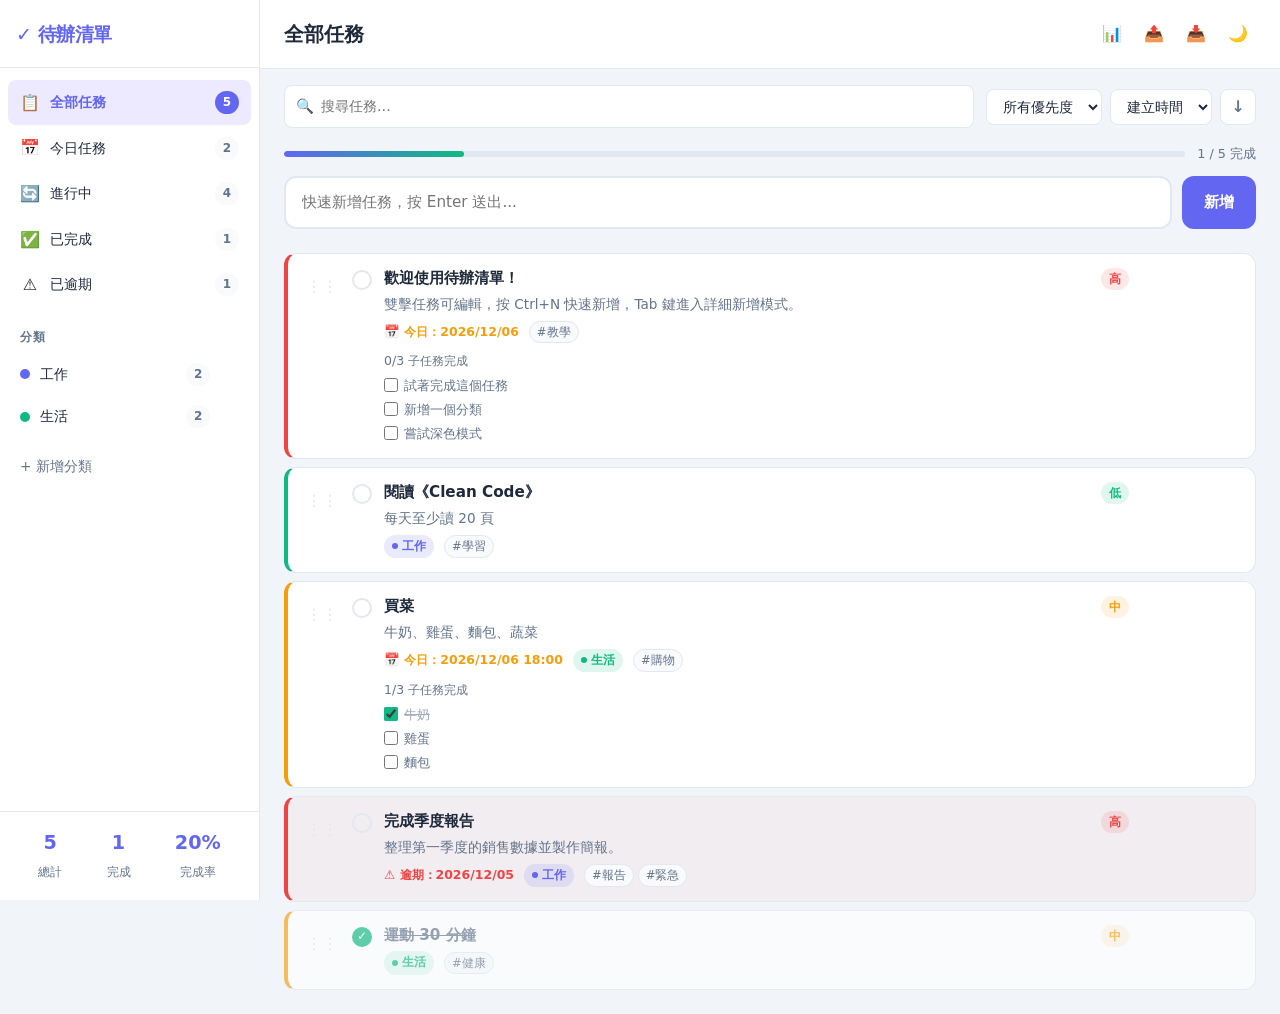
==== commit e527a1b4: "Build comprehensive todo list app with full features - Add/edit/delete tasks with priority, category" ====
--- a/index.html
+++ b/index.html
@@ -1,177 +1,316 @@
 <!DOCTYPE html>
-<html lang="zh-TW">
+<html lang="zh-TW" data-theme="light">
 <head>
     <meta charset="UTF-8">
     <meta name="viewport" content="width=device-width, initial-scale=1.0">
-    <title>單字學習系統</title>
+    <title>待辦清單</title>
     <link rel="stylesheet" href="styles.css">
 </head>
 <body>
-    <div class="container">
-        <header>
-            <h1>📚 單字學習系統</h1>
-            <p class="subtitle">上傳檔案・智慧分析・單字卡練習・填充測驗</p>
-        </header>
-
-        <!-- 步驟導覽列 -->
-        <div class="steps-nav">
-            <div class="step-indicator active" id="nav-upload">
-                <span class="step-num">1</span>
-                <span class="step-label">上傳檔案</span>
-            </div>
-            <div class="step-arrow">›</div>
-            <div class="step-indicator" id="nav-analysis">
-                <span class="step-num">2</span>
-                <span class="step-label">分析結果</span>
-            </div>
-            <div class="step-arrow">›</div>
-            <div class="step-indicator" id="nav-mode">
-                <span class="step-num">3</span>
-                <span class="step-label">選擇模式</span>
+    <div class="app">
+        <!-- 側邊欄 -->
+        <aside class="sidebar" id="sidebar">
+            <div class="sidebar-header">
+                <h1 class="logo">✓ 待辦清單</h1>
+                <button class="sidebar-toggle" id="sidebarToggle" aria-label="關閉選單">✕</button>
+            </div>
+
+            <nav class="sidebar-nav">
+                <ul class="nav-list">
+                    <li class="nav-item active" data-filter="all">
+                        <span class="nav-icon">📋</span>
+                        <span class="nav-label">全部任務</span>
+                        <span class="nav-count" id="countAll">0</span>
+                    </li>
+                    <li class="nav-item" data-filter="today">
+                        <span class="nav-icon">📅</span>
+                        <span class="nav-label">今日任務</span>
+                        <span class="nav-count" id="countToday">0</span>
+                    </li>
+                    <li class="nav-item" data-filter="active">
+                        <span class="nav-icon">🔄</span>
+                        <span class="nav-label">進行中</span>
+                        <span class="nav-count" id="countActive">0</span>
+                    </li>
+                    <li class="nav-item" data-filter="completed">
+                        <span class="nav-icon">✅</span>
+                        <span class="nav-label">已完成</span>
+                        <span class="nav-count" id="countCompleted">0</span>
+                    </li>
+                    <li class="nav-item" data-filter="overdue">
+                        <span class="nav-icon">⚠️</span>
+                        <span class="nav-label">已逾期</span>
+                        <span class="nav-count" id="countOverdue">0</span>
+                    </li>
+                </ul>
+
+                <div class="nav-section-title">分類</div>
+                <ul class="nav-list" id="categoryList">
+                    <!-- 動態生成 -->
+                </ul>
+
+                <button class="add-category-btn" id="addCategoryBtn">+ 新增分類</button>
+            </nav>
+
+            <div class="sidebar-footer">
+                <div class="stats-mini">
+                    <div class="stat-mini-item">
+                        <span id="statTotal">0</span>
+                        <small>總計</small>
+                    </div>
+                    <div class="stat-mini-item">
+                        <span id="statDone">0</span>
+                        <small>完成</small>
+                    </div>
+                    <div class="stat-mini-item">
+                        <span id="statRate">0%</span>
+                        <small>完成率</small>
+                    </div>
+                </div>
+            </div>
+        </aside>
+
+        <!-- 主內容 -->
+        <main class="main">
+            <!-- 頂部工具列 -->
+            <header class="topbar">
+                <div class="topbar-left">
+                    <button class="menu-btn" id="menuBtn" aria-label="開啟選單">☰</button>
+                    <h2 class="current-view" id="currentViewTitle">全部任務</h2>
+                </div>
+                <div class="topbar-right">
+                    <button class="icon-btn" id="statsBtn" title="統計">📊</button>
+                    <button class="icon-btn" id="exportBtn" title="匯出">📤</button>
+                    <button class="icon-btn" id="importBtn" title="匯入">📥</button>
+                    <button class="icon-btn" id="themeBtn" title="切換主題">🌙</button>
+                    <input type="file" id="importFile" accept=".json" style="display:none">
+                </div>
+            </header>
+
+            <!-- 搜尋與篩選列 -->
+            <div class="filter-bar">
+                <div class="search-box">
+                    <span class="search-icon">🔍</span>
+                    <input type="text" id="searchInput" placeholder="搜尋任務..." class="search-input">
+                    <button class="clear-search" id="clearSearch">✕</button>
+                </div>
+                <div class="filter-controls">
+                    <select class="filter-select" id="priorityFilter">
+                        <option value="">所有優先度</option>
+                        <option value="high">🔴 高</option>
+                        <option value="medium">🟡 中</option>
+                        <option value="low">🟢 低</option>
+                    </select>
+                    <select class="filter-select" id="sortSelect">
+                        <option value="created">建立時間</option>
+                        <option value="dueDate">截止日期</option>
+                        <option value="priority">優先度</option>
+                        <option value="title">名稱</option>
+                    </select>
+                    <button class="icon-btn sort-dir-btn" id="sortDirBtn" title="排序方向">↓</button>
+                </div>
+            </div>
+
+            <!-- 進度條 -->
+            <div class="progress-section">
+                <div class="progress-bar-wrap">
+                    <div class="progress-bar-fill" id="progressFill"></div>
+                </div>
+                <span class="progress-label" id="progressLabel">0 / 0 完成</span>
+            </div>
+
+            <!-- 快速新增 -->
+            <div class="quick-add">
+                <input type="text" id="quickAddInput" placeholder="快速新增任務，按 Enter 送出..." class="quick-add-input">
+                <button class="add-btn" id="quickAddBtn">新增</button>
+            </div>
+
+            <!-- 批次操作 -->
+            <div class="bulk-actions" id="bulkActions" style="display:none">
+                <label class="select-all-wrap">
+                    <input type="checkbox" id="selectAll"> 全選
+                </label>
+                <span class="selected-count" id="selectedCount">已選 0 項</span>
+                <button class="bulk-btn danger" id="bulkDeleteBtn">刪除</button>
+                <button class="bulk-btn" id="bulkCompleteBtn">完成</button>
+                <button class="bulk-btn" id="bulkUncompleteBtn">取消完成</button>
+                <button class="bulk-btn danger" id="clearCompletedBtn">清除已完成</button>
+            </div>
+
+            <!-- 任務列表 -->
+            <div class="task-list" id="taskList">
+                <!-- 動態生成 -->
+            </div>
+
+            <!-- 空狀態 -->
+            <div class="empty-state" id="emptyState" style="display:none">
+                <div class="empty-icon">📭</div>
+                <h3>沒有任務</h3>
+                <p>點擊上方「新增」或按 Enter 來新增任務</p>
+            </div>
+        </main>
+    </div>
+
+    <!-- 新增/編輯任務 Modal -->
+    <div class="modal-overlay" id="taskModal" style="display:none">
+        <div class="modal">
+            <div class="modal-header">
+                <h3 id="modalTitle">新增任務</h3>
+                <button class="modal-close" id="modalClose">✕</button>
+            </div>
+            <div class="modal-body">
+                <div class="form-group">
+                    <label for="taskTitle">任務名稱 *</label>
+                    <input type="text" id="taskTitle" placeholder="輸入任務名稱" maxlength="200">
+                </div>
+                <div class="form-group">
+                    <label for="taskDesc">描述</label>
+                    <textarea id="taskDesc" placeholder="輸入任務描述（可選）" rows="3"></textarea>
+                </div>
+                <div class="form-row">
+                    <div class="form-group">
+                        <label for="taskPriority">優先度</label>
+                        <select id="taskPriority">
+                            <option value="low">🟢 低</option>
+                            <option value="medium" selected>🟡 中</option>
+                            <option value="high">🔴 高</option>
+                        </select>
+                    </div>
+                    <div class="form-group">
+                        <label for="taskCategory">分類</label>
+                        <select id="taskCategory">
+                            <option value="">無分類</option>
+                        </select>
+                    </div>
+                </div>
+                <div class="form-row">
+                    <div class="form-group">
+                        <label for="taskDueDate">截止日期</label>
+                        <input type="date" id="taskDueDate">
+                    </div>
+                    <div class="form-group">
+                        <label for="taskDueTime">截止時間</label>
+                        <input type="time" id="taskDueTime">
+                    </div>
+                </div>
+                <div class="form-group">
+                    <label>標籤</label>
+                    <div class="tag-input-wrap">
+                        <input type="text" id="tagInput" placeholder="輸入標籤後按 Enter">
+                        <div class="tags-preview" id="tagsPreview"></div>
+                    </div>
+                </div>
+                <div class="form-group">
+                    <label>子任務</label>
+                    <div class="subtask-input-wrap">
+                        <input type="text" id="subtaskInput" placeholder="輸入子任務後按 Enter">
+                        <div class="subtask-list" id="subtaskList"></div>
+                    </div>
+                </div>
+            </div>
+            <div class="modal-footer">
+                <button class="btn-secondary" id="modalCancel">取消</button>
+                <button class="btn-primary" id="modalSave">儲存</button>
             </div>
         </div>
-
-        <!-- 第一區：上傳檔案 -->
-        <section id="section-upload" class="section active">
-            <h2>📤 上傳詞彙檔案</h2>
-            <p class="hint">支援格式：每行一對詞彙，以逗號、冒號、等號或 Tab 分隔。<br>
-                範例：<code>apple,蘋果</code>　或　<code>hello:你好</code>　或　<code>cat=貓</code></p>
-
-            <div class="upload-area" id="uploadArea">
-                <div class="upload-icon">📁</div>
-                <p>拖曳檔案至此，或點擊選擇檔案</p>
-                <p class="upload-hint">支援 .txt / .csv 格式</p>
-                <input type="file" id="fileInput" accept=".txt,.csv" hidden>
-                <button class="btn btn-primary" id="selectFileBtn">選擇檔案</button>
-            </div>
-
-            <div id="fileInfo" class="file-info hidden">
-                <span id="fileName"></span>
-                <button class="btn btn-sm btn-secondary" id="clearFileBtn">✕ 清除</button>
-            </div>
-
-            <div class="upload-actions">
-                <button class="btn btn-primary" id="analyzeBtn" disabled>🔍 分析檔案</button>
-            </div>
-
-            <div class="sample-section">
-                <h3>📝 使用範例資料</h3>
-                <p>沒有檔案？點擊下方按鈕載入英文單字範例：</p>
-                <button class="btn btn-secondary" id="loadSampleBtn">載入範例資料</button>
-            </div>
-        </section>
-
-        <!-- 第二區：分析結果 -->
-        <section id="section-analysis" class="section hidden">
-            <div class="section-header">
-                <h2>📊 分析結果</h2>
-                <button class="btn btn-sm btn-secondary" id="reuploadBtn">← 重新上傳</button>
-            </div>
-
-            <div class="analysis-stats" id="analysisStats"></div>
-
-            <div class="vocab-table-wrapper">
-                <table class="vocab-table" id="vocabTable">
-                    <thead>
-                        <tr>
-                            <th>#</th>
-                            <th>單字 / 詞彙</th>
-                            <th>定義 / 翻譯</th>
-                        </tr>
-                    </thead>
-                    <tbody id="vocabTableBody"></tbody>
-                </table>
-            </div>
-
-            <div class="mode-select-area">
-                <h3>選擇練習模式：</h3>
-                <div class="mode-buttons">
-                    <button class="btn btn-mode" id="startFlashcardBtn">
-                        🃏 單字卡練習
-                        <span class="mode-desc">翻轉卡片、依序複習</span>
-                    </button>
-                    <button class="btn btn-mode" id="startQuizBtn">
-                        ✏️ 填充測驗
-                        <span class="mode-desc">全部答對才得分</span>
-                    </button>
-                </div>
-            </div>
-        </section>
-
-        <!-- 第三區：單字卡練習 -->
-        <section id="section-flashcard" class="section hidden">
-            <div class="section-header">
-                <h2>🃏 單字卡練習</h2>
-                <button class="btn btn-sm btn-secondary" id="flashcardBackBtn">← 返回</button>
-            </div>
-
-            <div class="flashcard-progress">
-                <span id="fcProgressText">1 / 10</span>
-                <div class="progress-bar">
-                    <div class="progress-fill" id="fcProgressFill"></div>
-                </div>
-            </div>
-
-            <div class="flashcard-container">
-                <div class="flashcard" id="flashcard">
-                    <div class="flashcard-inner">
-                        <div class="flashcard-front">
-                            <span class="card-label">單字</span>
-                            <div class="card-text" id="fcFront"></div>
+    </div>
+
+    <!-- 新增分類 Modal -->
+    <div class="modal-overlay" id="categoryModal" style="display:none">
+        <div class="modal modal-sm">
+            <div class="modal-header">
+                <h3>新增分類</h3>
+                <button class="modal-close" id="categoryModalClose">✕</button>
+            </div>
+            <div class="modal-body">
+                <div class="form-group">
+                    <label for="categoryName">分類名稱</label>
+                    <input type="text" id="categoryName" placeholder="輸入分類名稱">
+                </div>
+                <div class="form-group">
+                    <label>分類顏色</label>
+                    <div class="color-picker" id="colorPicker">
+                        <span class="color-dot selected" data-color="#6366f1" style="background:#6366f1"></span>
+                        <span class="color-dot" data-color="#ec4899" style="background:#ec4899"></span>
+                        <span class="color-dot" data-color="#f59e0b" style="background:#f59e0b"></span>
+                        <span class="color-dot" data-color="#10b981" style="background:#10b981"></span>
+                        <span class="color-dot" data-color="#3b82f6" style="background:#3b82f6"></span>
+                        <span class="color-dot" data-color="#ef4444" style="background:#ef4444"></span>
+                        <span class="color-dot" data-color="#8b5cf6" style="background:#8b5cf6"></span>
+                        <span class="color-dot" data-color="#06b6d4" style="background:#06b6d4"></span>
+                    </div>
+                </div>
+            </div>
+            <div class="modal-footer">
+                <button class="btn-secondary" id="categoryModalCancel">取消</button>
+                <button class="btn-primary" id="categoryModalSave">儲存</button>
+            </div>
+        </div>
+    </div>
+
+    <!-- 統計 Modal -->
+    <div class="modal-overlay" id="statsModal" style="display:none">
+        <div class="modal">
+            <div class="modal-header">
+                <h3>任務統計</h3>
+                <button class="modal-close" id="statsModalClose">✕</button>
+            </div>
+            <div class="modal-body">
+                <div class="stats-grid">
+                    <div class="stat-card">
+                        <div class="stat-num" id="sTotalTasks">0</div>
+                        <div class="stat-desc">總任務數</div>
+                    </div>
+                    <div class="stat-card completed">
+                        <div class="stat-num" id="sCompletedTasks">0</div>
+                        <div class="stat-desc">已完成</div>
+                    </div>
+                    <div class="stat-card active">
+                        <div class="stat-num" id="sActiveTasks">0</div>
+                        <div class="stat-desc">進行中</div>
+                    </div>
+                    <div class="stat-card overdue">
+                        <div class="stat-num" id="sOverdueTasks">0</div>
+                        <div class="stat-desc">已逾期</div>
+                    </div>
+                </div>
+                <div class="stats-priority">
+                    <h4>優先度分佈</h4>
+                    <div class="priority-bar-wrap">
+                        <div class="priority-bar-item">
+                            <span>高</span>
+                            <div class="bar-track"><div class="bar-fill high" id="sHighBar"></div></div>
+                            <span id="sHighCount">0</span>
                         </div>
-                        <div class="flashcard-back">
-                            <span class="card-label">定義</span>
-                            <div class="card-text" id="fcBack"></div>
+                        <div class="priority-bar-item">
+                            <span>中</span>
+                            <div class="bar-track"><div class="bar-fill medium" id="sMedBar"></div></div>
+                            <span id="sMedCount">0</span>
                         </div>
-                    </div>
-                </div>
-                <p class="flip-hint">點擊卡片翻面</p>
-            </div>
-
-            <div class="flashcard-nav">
-                <button class="btn btn-secondary" id="fcPrevBtn">‹ 上一張</button>
-                <div class="fc-actions">
-                    <button class="btn btn-secondary" id="fcShuffleBtn">🔀 隨機排序</button>
-                    <button class="btn btn-secondary" id="fcResetBtn">↺ 重頭開始</button>
-                </div>
-                <button class="btn btn-primary" id="fcNextBtn">下一張 ›</button>
-            </div>
-        </section>
-
-        <!-- 第四區：填充測驗 -->
-        <section id="section-quiz" class="section hidden">
-            <div class="section-header">
-                <h2>✏️ 填充測驗</h2>
-                <button class="btn btn-sm btn-secondary" id="quizBackBtn">← 返回</button>
-            </div>
-
-            <!-- 測驗進行中 -->
-            <div id="quizContent">
-                <p class="quiz-instruction">請根據提示填入正確的單字。<strong>所有題目全對才計分。</strong></p>
-                <div id="quizQuestions"></div>
-                <div class="quiz-submit-area">
-                    <button class="btn btn-primary" id="submitQuizBtn">📝 提交答案</button>
-                </div>
-            </div>
-
-            <!-- 測驗結果 -->
-            <div id="quizResult" class="hidden">
-                <div class="result-card" id="resultCard">
-                    <div class="result-score" id="resultScore"></div>
-                    <div class="result-message" id="resultMessage"></div>
-                </div>
-                <div id="resultDetails"></div>
-                <div class="quiz-result-actions">
-                    <button class="btn btn-secondary" id="retryQuizBtn">🔄 重新作答</button>
-                    <button class="btn btn-primary" id="quizToModeBtn">← 回到模式選擇</button>
-                </div>
-            </div>
-        </section>
+                        <div class="priority-bar-item">
+                            <span>低</span>
+                            <div class="bar-track"><div class="bar-fill low" id="sLowBar"></div></div>
+                            <span id="sLowCount">0</span>
+                        </div>
+                    </div>
+                </div>
+                <div class="stats-completion">
+                    <h4>完成率</h4>
+                    <div class="big-progress">
+                        <svg viewBox="0 0 120 120" class="donut">
+                            <circle class="donut-bg" cx="60" cy="60" r="50"/>
+                            <circle class="donut-fill" id="donutFill" cx="60" cy="60" r="50"
+                                    stroke-dasharray="0 314" stroke-dashoffset="78.5"/>
+                        </svg>
+                        <div class="donut-label" id="donutLabel">0%</div>
+                    </div>
+                </div>
+            </div>
+        </div>
     </div>
 
-    <footer>
-        <p>📚 單字學習系統 — 上傳・分析・練習・測驗</p>
-    </footer>
+    <!-- Toast 通知 -->
+    <div class="toast-container" id="toastContainer"></div>
 
     <script src="script.js"></script>
 </body>
--- a/styles.css
+++ b/styles.css
@@ -1,689 +1,1063 @@
-/* =============================================
-   全域樣式
-============================================= */
-* {
-    margin: 0;
-    padding: 0;
-    box-sizing: border-box;
-}
-
+/* ===== CSS 變數 ===== */
+:root {
+    --bg: #f1f5f9;
+    --surface: #ffffff;
+    --surface2: #f8fafc;
+    --border: #e2e8f0;
+    --text: #1e293b;
+    --text-muted: #64748b;
+    --primary: #6366f1;
+    --primary-light: #818cf8;
+    --primary-dark: #4f46e5;
+    --success: #10b981;
+    --danger: #ef4444;
+    --warning: #f59e0b;
+    --sidebar-w: 260px;
+    --radius: 12px;
+    --radius-sm: 8px;
+    --shadow: 0 1px 3px rgba(0,0,0,.08), 0 4px 12px rgba(0,0,0,.06);
+    --shadow-lg: 0 8px 24px rgba(0,0,0,.12);
+    --transition: .2s ease;
+}
+
+[data-theme="dark"] {
+    --bg: #0f172a;
+    --surface: #1e293b;
+    --surface2: #273549;
+    --border: #334155;
+    --text: #f1f5f9;
+    --text-muted: #94a3b8;
+    --shadow: 0 1px 3px rgba(0,0,0,.3), 0 4px 12px rgba(0,0,0,.2);
+    --shadow-lg: 0 8px 24px rgba(0,0,0,.4);
+}
+
+/* ===== 重置 ===== */
+*, *::before, *::after { box-sizing: border-box; margin: 0; padding: 0; }
+html { font-size: 16px; }
 body {
-    font-family: 'Segoe UI', 'Microsoft JhengHei', Arial, sans-serif;
-    background: linear-gradient(135deg, #4776e6 0%, #8e54e9 100%);
+    font-family: 'Segoe UI', 'Microsoft JhengHei', system-ui, sans-serif;
+    background: var(--bg);
+    color: var(--text);
+    line-height: 1.6;
+    transition: background var(--transition), color var(--transition);
+}
+button { cursor: pointer; border: none; background: none; font: inherit; }
+input, select, textarea { font: inherit; color: var(--text); }
+ul { list-style: none; }
+
+/* ===== 布局 ===== */
+.app {
+    display: flex;
     min-height: 100vh;
-    padding: 20px;
-    line-height: 1.6;
-}
-
-.container {
-    max-width: 960px;
-    margin: 0 auto;
-    background: white;
+}
+
+/* ===== 側邊欄 ===== */
+.sidebar {
+    width: var(--sidebar-w);
+    background: var(--surface);
+    border-right: 1px solid var(--border);
+    display: flex;
+    flex-direction: column;
+    position: fixed;
+    top: 0; left: 0; bottom: 0;
+    z-index: 100;
+    transition: transform var(--transition), background var(--transition);
+    overflow-y: auto;
+}
+
+.sidebar-header {
+    display: flex;
+    align-items: center;
+    justify-content: space-between;
+    padding: 20px 16px 16px;
+    border-bottom: 1px solid var(--border);
+}
+
+.logo {
+    font-size: 1.2rem;
+    font-weight: 700;
+    color: var(--primary);
+    letter-spacing: -.5px;
+}
+
+.sidebar-toggle {
+    display: none;
+    width: 32px; height: 32px;
+    border-radius: 50%;
+    align-items: center;
+    justify-content: center;
+    color: var(--text-muted);
+    font-size: 1rem;
+}
+
+.sidebar-nav {
+    flex: 1;
+    padding: 12px 8px;
+    overflow-y: auto;
+}
+
+.nav-list { margin-bottom: 4px; }
+
+.nav-item {
+    display: flex;
+    align-items: center;
+    gap: 10px;
+    padding: 10px 12px;
+    border-radius: var(--radius-sm);
+    cursor: pointer;
+    transition: all var(--transition);
+    user-select: none;
+    position: relative;
+}
+
+.nav-item:hover { background: var(--surface2); }
+.nav-item.active {
+    background: #ede9fe;
+    color: var(--primary);
+    font-weight: 600;
+}
+[data-theme="dark"] .nav-item.active { background: rgba(99,102,241,.2); }
+
+.nav-icon { font-size: 1rem; width: 20px; text-align: center; }
+.nav-label { flex: 1; font-size: .9rem; }
+.nav-count {
+    background: var(--surface2);
+    color: var(--text-muted);
+    font-size: .75rem;
+    font-weight: 600;
+    padding: 2px 7px;
     border-radius: 20px;
-    box-shadow: 0 20px 60px rgba(0, 0, 0, 0.3);
-    overflow: hidden;
-}
-
-.hidden { display: none !important; }
-
-/* =============================================
-   頁首
-============================================= */
-header {
-    background: linear-gradient(135deg, #4776e6 0%, #8e54e9 100%);
+    min-width: 24px;
+    text-align: center;
+}
+.nav-item.active .nav-count {
+    background: var(--primary);
     color: white;
+}
+
+.nav-section-title {
+    font-size: .75rem;
+    font-weight: 700;
+    text-transform: uppercase;
+    letter-spacing: .08em;
+    color: var(--text-muted);
+    padding: 16px 12px 6px;
+}
+
+.category-nav-item {
+    display: flex;
+    align-items: center;
+    gap: 10px;
+    padding: 9px 12px;
+    border-radius: var(--radius-sm);
+    cursor: pointer;
+    transition: all var(--transition);
+    font-size: .9rem;
+}
+.category-nav-item:hover { background: var(--surface2); }
+.category-nav-item.active { background: var(--surface2); font-weight: 600; }
+
+.cat-dot {
+    width: 10px; height: 10px;
+    border-radius: 50%;
+    flex-shrink: 0;
+}
+
+.category-nav-item .nav-count {
+    margin-left: auto;
+}
+
+.category-delete-btn {
+    opacity: 0;
+    color: var(--text-muted);
+    font-size: .8rem;
+    padding: 2px 4px;
+    border-radius: 4px;
+    transition: opacity var(--transition);
+}
+.category-nav-item:hover .category-delete-btn { opacity: 1; }
+.category-delete-btn:hover { color: var(--danger); background: rgba(239,68,68,.1); }
+
+.add-category-btn {
+    width: 100%;
+    padding: 10px 12px;
+    text-align: left;
+    font-size: .85rem;
+    color: var(--text-muted);
+    border-radius: var(--radius-sm);
+    transition: all var(--transition);
+    margin-top: 4px;
+}
+.add-category-btn:hover { background: var(--surface2); color: var(--primary); }
+
+.sidebar-footer {
+    padding: 16px;
+    border-top: 1px solid var(--border);
+}
+
+.stats-mini {
+    display: flex;
+    justify-content: space-around;
     text-align: center;
-    padding: 40px 20px;
-}
-
-header h1 {
-    font-size: 2.2rem;
-    margin-bottom: 8px;
-    text-shadow: 1px 1px 4px rgba(0,0,0,0.2);
-}
-
-.subtitle {
-    font-size: 1rem;
-    opacity: 0.92;
-    letter-spacing: 0.05em;
-}
-
-/* =============================================
-   步驟導覽列
-============================================= */
-.steps-nav {
-    display: flex;
-    align-items: center;
-    justify-content: center;
-    gap: 8px;
-    padding: 20px;
-    background: #f8f9fa;
-    border-bottom: 2px solid #e9ecef;
-    flex-wrap: wrap;
-}
-
-.step-indicator {
+}
+
+.stat-mini-item span {
+    display: block;
+    font-size: 1.2rem;
+    font-weight: 700;
+    color: var(--primary);
+}
+
+.stat-mini-item small {
+    font-size: .72rem;
+    color: var(--text-muted);
+}
+
+/* ===== 主區域 ===== */
+.main {
+    flex: 1;
+    margin-left: var(--sidebar-w);
     display: flex;
     flex-direction: column;
-    align-items: center;
-    gap: 4px;
-    opacity: 0.45;
-    transition: opacity 0.3s;
-}
-
-.step-indicator.active {
-    opacity: 1;
-}
-
-.step-num {
-    width: 34px;
-    height: 34px;
-    background: #4776e6;
-    color: white;
-    border-radius: 50%;
-    display: flex;
-    align-items: center;
-    justify-content: center;
-    font-weight: 700;
-    font-size: 0.9rem;
-}
-
-.step-label {
-    font-size: 0.8rem;
-    font-weight: 600;
-    color: #495057;
-    white-space: nowrap;
-}
-
-.step-arrow {
-    font-size: 1.5rem;
-    color: #adb5bd;
-    line-height: 1;
-}
-
-/* =============================================
-   通用按鈕
-============================================= */
-.btn {
-    display: inline-block;
-    padding: 10px 22px;
-    border: none;
-    border-radius: 8px;
-    font-size: 0.95rem;
-    font-weight: 600;
-    cursor: pointer;
-    transition: all 0.2s ease;
-    text-align: center;
-}
-
-.btn:disabled {
-    opacity: 0.45;
-    cursor: not-allowed;
-    transform: none !important;
-}
-
-.btn-primary {
-    background: linear-gradient(135deg, #4776e6 0%, #8e54e9 100%);
-    color: white;
-}
-
-.btn-primary:hover:not(:disabled) {
-    transform: translateY(-2px);
-    box-shadow: 0 6px 18px rgba(71, 118, 230, 0.4);
-}
-
-.btn-secondary {
-    background: #e9ecef;
-    color: #495057;
-}
-
-.btn-secondary:hover:not(:disabled) {
-    background: #dee2e6;
-}
-
-.btn-sm {
-    padding: 6px 14px;
-    font-size: 0.85rem;
-}
-
-/* =============================================
-   區塊通用
-============================================= */
-.section {
-    padding: 36px 40px;
-    animation: fadeIn 0.35s ease;
-}
-
-.section-header {
-    display: flex;
+    min-height: 100vh;
+    max-width: 100%;
+}
+
+/* ===== 頂部工具列 ===== */
+.topbar {
+    display: flex;
+    align-items: center;
     justify-content: space-between;
-    align-items: center;
-    margin-bottom: 24px;
-    flex-wrap: wrap;
-    gap: 10px;
-}
-
-.section-header h2 {
-    margin: 0;
-}
-
-@keyframes fadeIn {
-    from { opacity: 0; transform: translateY(12px); }
-    to   { opacity: 1; transform: translateY(0); }
-}
-
-h2 {
-    font-size: 1.7rem;
-    color: #2d3748;
-    margin-bottom: 16px;
-}
-
-h3 {
-    font-size: 1.2rem;
-    color: #495057;
-    margin-bottom: 12px;
-}
-
-/* =============================================
-   上傳區
-============================================= */
-.hint {
-    color: #6c757d;
-    margin-bottom: 20px;
-    font-size: 0.93rem;
-}
-
-.hint code {
-    background: #f0f0f0;
-    padding: 2px 6px;
-    border-radius: 4px;
-    font-family: monospace;
-}
-
-.upload-area {
-    border: 3px dashed #adb5bd;
-    border-radius: 16px;
-    padding: 48px 24px;
-    text-align: center;
-    transition: all 0.2s;
-    cursor: pointer;
-}
-
-.upload-area:hover,
-.upload-area.drag-over {
-    border-color: #4776e6;
-    background: #f0f4ff;
-}
-
-.upload-icon {
-    font-size: 3rem;
-    margin-bottom: 12px;
-}
-
-.upload-area p {
-    color: #495057;
-    margin-bottom: 6px;
-}
-
-.upload-hint {
-    font-size: 0.85rem;
-    color: #adb5bd !important;
-    margin-bottom: 16px !important;
-}
-
-.upload-area .btn {
-    margin-top: 8px;
-}
-
-.file-info {
-    display: flex;
-    align-items: center;
-    gap: 10px;
-    background: #e8f4fd;
-    border: 1px solid #bee3f8;
-    border-radius: 8px;
-    padding: 10px 16px;
-    margin-top: 14px;
-    font-size: 0.93rem;
-    color: #2b6cb0;
-    font-weight: 500;
-}
-
-.upload-actions {
-    margin-top: 20px;
-    display: flex;
-    gap: 12px;
-}
-
-.upload-actions .btn {
-    min-width: 140px;
-}
-
-.sample-section {
-    margin-top: 36px;
-    padding-top: 24px;
-    border-top: 2px solid #e9ecef;
-}
-
-.sample-section p {
-    color: #6c757d;
-    margin-bottom: 12px;
-    font-size: 0.93rem;
-}
-
-/* =============================================
-   分析結果
-============================================= */
-.analysis-stats {
-    display: flex;
-    gap: 16px;
-    margin-bottom: 24px;
-    flex-wrap: wrap;
-}
-
-.stat-card {
-    background: linear-gradient(135deg, #4776e6 0%, #8e54e9 100%);
-    color: white;
-    padding: 18px 28px;
-    border-radius: 12px;
-    min-width: 150px;
-    text-align: center;
-}
-
-.stat-number {
-    font-size: 1.8rem;
-    font-weight: 700;
-    word-break: break-all;
-}
-
-.stat-label {
-    font-size: 0.82rem;
-    opacity: 0.88;
-    margin-top: 4px;
-}
-
-.vocab-table-wrapper {
-    overflow-x: auto;
-    border-radius: 12px;
-    border: 1px solid #e9ecef;
-    margin-bottom: 28px;
-    max-height: 320px;
-    overflow-y: auto;
-}
-
-.vocab-table {
-    width: 100%;
-    border-collapse: collapse;
-    font-size: 0.95rem;
-}
-
-.vocab-table th {
-    background: #f8f9fa;
-    color: #495057;
-    font-weight: 700;
-    padding: 12px 16px;
-    text-align: left;
+    padding: 16px 24px;
+    background: var(--surface);
+    border-bottom: 1px solid var(--border);
     position: sticky;
     top: 0;
-    z-index: 1;
-}
-
-.vocab-table td {
-    padding: 10px 16px;
-    border-bottom: 1px solid #f0f0f0;
-    color: #495057;
-}
-
-.vocab-table tbody tr:hover {
-    background: #f8f9fa;
-}
-
-.mode-select-area {
-    background: #f8f9fa;
-    border-radius: 14px;
-    padding: 24px;
-}
-
-.mode-buttons {
-    display: flex;
-    gap: 16px;
-    margin-top: 12px;
+    z-index: 50;
+    transition: background var(--transition);
+}
+
+.topbar-left { display: flex; align-items: center; gap: 14px; }
+
+.menu-btn {
+    font-size: 1.2rem;
+    color: var(--text-muted);
+    padding: 6px 8px;
+    border-radius: var(--radius-sm);
+    transition: all var(--transition);
+    display: none;
+}
+.menu-btn:hover { background: var(--surface2); color: var(--text); }
+
+.current-view { font-size: 1.25rem; font-weight: 700; }
+
+.topbar-right { display: flex; align-items: center; gap: 6px; }
+
+.icon-btn {
+    width: 36px; height: 36px;
+    border-radius: var(--radius-sm);
+    display: flex; align-items: center; justify-content: center;
+    font-size: 1rem;
+    color: var(--text-muted);
+    transition: all var(--transition);
+}
+.icon-btn:hover { background: var(--surface2); color: var(--text); }
+
+/* ===== 篩選列 ===== */
+.filter-bar {
+    display: flex;
+    gap: 12px;
+    padding: 16px 24px;
+    align-items: center;
     flex-wrap: wrap;
 }
 
-.btn-mode {
+.search-box {
     flex: 1;
     min-width: 200px;
-    padding: 20px 16px;
-    display: flex;
-    flex-direction: column;
-    align-items: center;
+    position: relative;
+    display: flex;
+    align-items: center;
+}
+
+.search-icon {
+    position: absolute;
+    left: 12px;
+    font-size: .9rem;
+    pointer-events: none;
+}
+
+.search-input {
+    width: 100%;
+    padding: 9px 36px 9px 36px;
+    border: 1px solid var(--border);
+    border-radius: var(--radius-sm);
+    background: var(--surface);
+    font-size: .9rem;
+    transition: border-color var(--transition), background var(--transition);
+}
+.search-input:focus {
+    outline: none;
+    border-color: var(--primary);
+    box-shadow: 0 0 0 3px rgba(99,102,241,.15);
+}
+
+.clear-search {
+    position: absolute;
+    right: 10px;
+    color: var(--text-muted);
+    font-size: .8rem;
+    display: none;
+}
+.clear-search.visible { display: block; }
+.clear-search:hover { color: var(--danger); }
+
+.filter-controls {
+    display: flex;
     gap: 8px;
-    background: white;
-    border: 2px solid #dee2e6;
-    border-radius: 14px;
-    font-size: 1.1rem;
-    color: #2d3748;
-    transition: all 0.25s;
+    align-items: center;
+}
+
+.filter-select {
+    padding: 8px 12px;
+    border: 1px solid var(--border);
+    border-radius: var(--radius-sm);
+    background: var(--surface);
+    font-size: .85rem;
     cursor: pointer;
-}
-
-.btn-mode:hover {
-    border-color: #4776e6;
-    background: #f0f4ff;
-    transform: translateY(-3px);
-    box-shadow: 0 8px 20px rgba(71,118,230,0.15);
-}
-
-.mode-desc {
-    font-size: 0.8rem;
-    color: #6c757d;
-    font-weight: 400;
-}
-
-/* =============================================
-   單字卡
-============================================= */
-.flashcard-progress {
-    display: flex;
-    align-items: center;
-    gap: 14px;
-    margin-bottom: 24px;
-}
-
-.flashcard-progress span {
-    white-space: nowrap;
-    font-weight: 600;
-    color: #495057;
-    min-width: 60px;
-}
-
-.progress-bar {
+    transition: border-color var(--transition), background var(--transition);
+}
+.filter-select:focus { outline: none; border-color: var(--primary); }
+
+.sort-dir-btn {
+    border: 1px solid var(--border);
+    background: var(--surface);
+    font-size: 1rem;
+    font-weight: 700;
+}
+
+/* ===== 進度條 ===== */
+.progress-section {
+    display: flex;
+    align-items: center;
+    gap: 12px;
+    padding: 0 24px 12px;
+}
+
+.progress-bar-wrap {
     flex: 1;
-    height: 8px;
-    background: #e9ecef;
+    height: 6px;
+    background: var(--border);
     border-radius: 10px;
     overflow: hidden;
 }
 
-.progress-fill {
+.progress-bar-fill {
     height: 100%;
-    background: linear-gradient(90deg, #4776e6 0%, #8e54e9 100%);
-    transition: width 0.4s ease;
+    background: linear-gradient(90deg, var(--primary), var(--success));
     border-radius: 10px;
-}
-
-.flashcard-container {
-    perspective: 1000px;
-    margin: 0 auto 20px;
-    max-width: 520px;
+    transition: width .5s ease;
+    width: 0%;
+}
+
+.progress-label {
+    font-size: .8rem;
+    color: var(--text-muted);
+    white-space: nowrap;
+}
+
+/* ===== 快速新增 ===== */
+.quick-add {
+    display: flex;
+    gap: 10px;
+    padding: 0 24px 16px;
+}
+
+.quick-add-input {
+    flex: 1;
+    padding: 12px 16px;
+    border: 2px solid var(--border);
+    border-radius: var(--radius);
+    background: var(--surface);
+    font-size: .95rem;
+    transition: all var(--transition);
+}
+.quick-add-input:focus {
+    outline: none;
+    border-color: var(--primary);
+    box-shadow: 0 0 0 4px rgba(99,102,241,.12);
+}
+
+.add-btn {
+    padding: 12px 22px;
+    background: var(--primary);
+    color: white;
+    border-radius: var(--radius);
+    font-size: .95rem;
+    font-weight: 600;
+    transition: all var(--transition);
+    white-space: nowrap;
+}
+.add-btn:hover { background: var(--primary-dark); transform: translateY(-1px); box-shadow: var(--shadow); }
+.add-btn:active { transform: translateY(0); }
+
+/* ===== 批次操作 ===== */
+.bulk-actions {
+    display: flex;
+    align-items: center;
+    gap: 10px;
+    padding: 10px 24px;
+    background: #ede9fe;
+    border-top: 1px solid var(--border);
+    border-bottom: 1px solid var(--border);
+    flex-wrap: wrap;
+}
+[data-theme="dark"] .bulk-actions { background: rgba(99,102,241,.15); }
+
+.select-all-wrap {
+    display: flex;
+    align-items: center;
+    gap: 6px;
+    cursor: pointer;
+    font-size: .9rem;
+    font-weight: 600;
+}
+
+.selected-count {
+    color: var(--text-muted);
+    font-size: .85rem;
+    margin-left: 4px;
+}
+
+.bulk-btn {
+    padding: 6px 14px;
+    border-radius: var(--radius-sm);
+    font-size: .85rem;
+    font-weight: 600;
+    background: var(--surface);
+    border: 1px solid var(--border);
+    transition: all var(--transition);
+}
+.bulk-btn:hover { background: var(--primary); color: white; border-color: var(--primary); }
+.bulk-btn.danger:hover { background: var(--danger); border-color: var(--danger); }
+
+/* ===== 任務列表 ===== */
+.task-list {
+    padding: 8px 24px 24px;
+    display: flex;
+    flex-direction: column;
+    gap: 8px;
+}
+
+.task-item {
+    background: var(--surface);
+    border: 1px solid var(--border);
+    border-radius: var(--radius);
+    padding: 14px 16px;
+    display: flex;
+    align-items: flex-start;
+    gap: 12px;
+    transition: all var(--transition);
+    cursor: default;
+    animation: taskIn .2s ease;
+    position: relative;
+}
+
+@keyframes taskIn {
+    from { opacity: 0; transform: translateY(-6px); }
+    to   { opacity: 1; transform: translateY(0); }
+}
+
+.task-item:hover {
+    box-shadow: var(--shadow);
+    border-color: var(--primary-light);
+}
+
+.task-item.completed {
+    opacity: .65;
+}
+.task-item.completed .task-title {
+    text-decoration: line-through;
+    color: var(--text-muted);
+}
+
+.task-item.priority-high { border-left: 4px solid var(--danger); }
+.task-item.priority-medium { border-left: 4px solid var(--warning); }
+.task-item.priority-low { border-left: 4px solid var(--success); }
+
+.task-item.overdue { background: rgba(239,68,68,.04); }
+[data-theme="dark"] .task-item.overdue { background: rgba(239,68,68,.08); }
+
+.task-checkbox {
+    width: 20px; height: 20px;
+    border: 2px solid var(--border);
+    border-radius: 50%;
+    display: flex; align-items: center; justify-content: center;
+    flex-shrink: 0;
+    cursor: pointer;
+    transition: all var(--transition);
+    margin-top: 2px;
+}
+.task-checkbox:hover { border-color: var(--primary); background: rgba(99,102,241,.1); }
+.task-checkbox.checked {
+    background: var(--success);
+    border-color: var(--success);
+    color: white;
+    font-size: .75rem;
+}
+
+.task-select {
+    width: 16px; height: 16px;
+    flex-shrink: 0;
+    cursor: pointer;
+    margin-top: 4px;
+    accent-color: var(--primary);
+}
+
+.task-body { flex: 1; min-width: 0; }
+
+.task-header { display: flex; align-items: flex-start; gap: 8px; margin-bottom: 4px; }
+
+.task-title {
+    font-size: .95rem;
+    font-weight: 600;
+    line-height: 1.4;
+    word-break: break-word;
+    flex: 1;
+}
+
+.task-priority-badge {
+    font-size: .72rem;
+    font-weight: 700;
+    padding: 2px 8px;
+    border-radius: 20px;
+    white-space: nowrap;
+    flex-shrink: 0;
+}
+.badge-high { background: rgba(239,68,68,.12); color: var(--danger); }
+.badge-medium { background: rgba(245,158,11,.12); color: var(--warning); }
+.badge-low { background: rgba(16,185,129,.12); color: var(--success); }
+
+.task-desc {
+    font-size: .85rem;
+    color: var(--text-muted);
+    margin-bottom: 6px;
+    line-height: 1.5;
+    white-space: pre-wrap;
+    word-break: break-word;
+}
+
+.task-meta {
+    display: flex;
+    align-items: center;
+    gap: 10px;
+    flex-wrap: wrap;
+    font-size: .78rem;
+    color: var(--text-muted);
+}
+
+.task-due {
+    display: flex;
+    align-items: center;
+    gap: 4px;
+}
+.task-due.overdue { color: var(--danger); font-weight: 600; }
+.task-due.today { color: var(--warning); font-weight: 600; }
+
+.task-category-badge {
+    display: flex;
+    align-items: center;
+    gap: 4px;
+    padding: 2px 8px;
+    border-radius: 20px;
+    font-size: .75rem;
+    font-weight: 600;
+}
+
+.task-tags { display: flex; gap: 4px; flex-wrap: wrap; }
+
+.task-tag {
+    background: var(--surface2);
+    border: 1px solid var(--border);
+    color: var(--text-muted);
+    padding: 1px 7px;
+    border-radius: 20px;
+    font-size: .72rem;
+}
+
+.task-subtasks { margin-top: 8px; }
+
+.subtask-progress {
+    font-size: .78rem;
+    color: var(--text-muted);
+    margin-bottom: 4px;
+}
+
+.subtask-mini-list { display: flex; flex-direction: column; gap: 3px; }
+
+.subtask-mini-item {
+    display: flex;
+    align-items: center;
+    gap: 6px;
+    font-size: .82rem;
+    color: var(--text-muted);
+}
+
+.subtask-mini-checkbox {
+    width: 14px; height: 14px;
+    border: 1.5px solid var(--border);
+    border-radius: 3px;
+    flex-shrink: 0;
+    cursor: pointer;
+    accent-color: var(--success);
+}
+
+.subtask-mini-title.done { text-decoration: line-through; opacity: .6; }
+
+.task-actions {
+    display: flex;
+    align-items: center;
+    gap: 4px;
+    opacity: 0;
+    transition: opacity var(--transition);
+    flex-shrink: 0;
+}
+.task-item:hover .task-actions { opacity: 1; }
+
+.task-action-btn {
+    width: 30px; height: 30px;
+    border-radius: var(--radius-sm);
+    display: flex; align-items: center; justify-content: center;
+    font-size: .85rem;
+    color: var(--text-muted);
+    transition: all var(--transition);
+}
+.task-action-btn:hover { background: var(--surface2); color: var(--text); }
+.task-action-btn.delete:hover { background: rgba(239,68,68,.1); color: var(--danger); }
+
+.drag-handle {
+    color: var(--border);
+    font-size: 1rem;
+    cursor: grab;
+    padding: 4px 2px;
+    transition: color var(--transition);
+    flex-shrink: 0;
+    margin-top: 2px;
+}
+.drag-handle:hover { color: var(--text-muted); }
+.task-item.dragging { opacity: .5; box-shadow: var(--shadow-lg); }
+.task-item.drag-over { border-color: var(--primary); background: rgba(99,102,241,.04); }
+
+/* ===== 空狀態 ===== */
+.empty-state {
     text-align: center;
-}
-
-.flashcard {
+    padding: 60px 24px;
+    color: var(--text-muted);
+}
+.empty-icon { font-size: 3rem; margin-bottom: 16px; }
+.empty-state h3 { font-size: 1.2rem; margin-bottom: 8px; color: var(--text); }
+.empty-state p { font-size: .9rem; }
+
+/* ===== Modal ===== */
+.modal-overlay {
+    position: fixed;
+    inset: 0;
+    background: rgba(0,0,0,.4);
+    z-index: 200;
+    display: flex;
+    align-items: center;
+    justify-content: center;
+    padding: 16px;
+    animation: fadeIn .15s ease;
+}
+
+@keyframes fadeIn { from { opacity: 0; } to { opacity: 1; } }
+
+.modal {
+    background: var(--surface);
+    border-radius: var(--radius);
     width: 100%;
-    height: 240px;
+    max-width: 560px;
+    max-height: 90vh;
+    display: flex;
+    flex-direction: column;
+    box-shadow: var(--shadow-lg);
+    animation: slideUp .2s ease;
+    overflow: hidden;
+}
+
+.modal-sm { max-width: 380px; }
+
+@keyframes slideUp {
+    from { transform: translateY(20px); opacity: 0; }
+    to   { transform: translateY(0); opacity: 1; }
+}
+
+.modal-header {
+    display: flex;
+    align-items: center;
+    justify-content: space-between;
+    padding: 18px 20px;
+    border-bottom: 1px solid var(--border);
+    flex-shrink: 0;
+}
+
+.modal-header h3 { font-size: 1.1rem; font-weight: 700; }
+
+.modal-close {
+    width: 32px; height: 32px;
+    border-radius: 50%;
+    display: flex; align-items: center; justify-content: center;
+    color: var(--text-muted);
+    transition: all var(--transition);
+    font-size: .9rem;
+}
+.modal-close:hover { background: var(--surface2); color: var(--danger); }
+
+.modal-body {
+    padding: 20px;
+    overflow-y: auto;
+    flex: 1;
+    display: flex;
+    flex-direction: column;
+    gap: 16px;
+}
+
+.modal-footer {
+    display: flex;
+    justify-content: flex-end;
+    gap: 10px;
+    padding: 16px 20px;
+    border-top: 1px solid var(--border);
+    flex-shrink: 0;
+}
+
+.form-group {
+    display: flex;
+    flex-direction: column;
+    gap: 6px;
+}
+
+.form-row {
+    display: grid;
+    grid-template-columns: 1fr 1fr;
+    gap: 12px;
+}
+
+.form-group label {
+    font-size: .85rem;
+    font-weight: 600;
+    color: var(--text-muted);
+}
+
+.form-group input,
+.form-group select,
+.form-group textarea {
+    padding: 10px 12px;
+    border: 1px solid var(--border);
+    border-radius: var(--radius-sm);
+    background: var(--surface2);
+    font-size: .9rem;
+    transition: border-color var(--transition), background var(--transition);
+    resize: vertical;
+}
+
+.form-group input:focus,
+.form-group select:focus,
+.form-group textarea:focus {
+    outline: none;
+    border-color: var(--primary);
+    box-shadow: 0 0 0 3px rgba(99,102,241,.12);
+}
+
+/* 標籤輸入 */
+.tag-input-wrap { display: flex; flex-direction: column; gap: 8px; }
+
+.tag-input-wrap input {
+    padding: 9px 12px;
+    border: 1px solid var(--border);
+    border-radius: var(--radius-sm);
+    background: var(--surface2);
+    font-size: .9rem;
+}
+.tag-input-wrap input:focus { outline: none; border-color: var(--primary); }
+
+.tags-preview { display: flex; gap: 6px; flex-wrap: wrap; }
+
+.tag-chip {
+    display: flex;
+    align-items: center;
+    gap: 4px;
+    background: rgba(99,102,241,.12);
+    color: var(--primary);
+    padding: 3px 10px;
+    border-radius: 20px;
+    font-size: .8rem;
+    font-weight: 600;
+}
+
+.tag-remove {
     cursor: pointer;
-    position: relative;
-    transform-style: preserve-3d;
-    transition: transform 0.5s ease;
-    user-select: none;
-}
-
-.flashcard.flipped {
-    transform: rotateY(180deg);
-}
-
-.flashcard-inner {
-    position: relative;
-    width: 100%;
-    height: 100%;
-}
-
-.flashcard-front,
-.flashcard-back {
-    position: absolute;
-    width: 100%;
-    height: 100%;
-    backface-visibility: hidden;
-    -webkit-backface-visibility: hidden;
-    border-radius: 16px;
-    display: flex;
-    flex-direction: column;
-    align-items: center;
-    justify-content: center;
+    font-size: .75rem;
+    opacity: .7;
+}
+.tag-remove:hover { opacity: 1; color: var(--danger); }
+
+/* 子任務 */
+.subtask-input-wrap { display: flex; flex-direction: column; gap: 8px; }
+
+.subtask-input-wrap input {
+    padding: 9px 12px;
+    border: 1px solid var(--border);
+    border-radius: var(--radius-sm);
+    background: var(--surface2);
+    font-size: .9rem;
+}
+.subtask-input-wrap input:focus { outline: none; border-color: var(--primary); }
+
+.subtask-list { display: flex; flex-direction: column; gap: 4px; }
+
+.subtask-edit-item {
+    display: flex;
+    align-items: center;
+    gap: 8px;
+    padding: 6px 10px;
+    background: var(--surface2);
+    border-radius: var(--radius-sm);
+    font-size: .85rem;
+}
+
+.subtask-edit-item span { flex: 1; }
+
+.subtask-remove {
+    color: var(--text-muted);
+    font-size: .8rem;
+    cursor: pointer;
+}
+.subtask-remove:hover { color: var(--danger); }
+
+/* 顏色選擇器 */
+.color-picker { display: flex; gap: 10px; flex-wrap: wrap; }
+
+.color-dot {
+    width: 28px; height: 28px;
+    border-radius: 50%;
+    cursor: pointer;
+    transition: transform var(--transition);
+    border: 3px solid transparent;
+}
+.color-dot:hover { transform: scale(1.2); }
+.color-dot.selected { border-color: var(--text); transform: scale(1.1); }
+
+/* 按鈕 */
+.btn-primary {
+    padding: 10px 22px;
+    background: var(--primary);
+    color: white;
+    border-radius: var(--radius-sm);
+    font-size: .9rem;
+    font-weight: 600;
+    transition: all var(--transition);
+}
+.btn-primary:hover { background: var(--primary-dark); }
+
+.btn-secondary {
+    padding: 10px 22px;
+    background: var(--surface2);
+    color: var(--text);
+    border: 1px solid var(--border);
+    border-radius: var(--radius-sm);
+    font-size: .9rem;
+    font-weight: 600;
+    transition: all var(--transition);
+}
+.btn-secondary:hover { background: var(--border); }
+
+/* ===== 統計 ===== */
+.stats-grid {
+    display: grid;
+    grid-template-columns: repeat(2, 1fr);
     gap: 12px;
-    padding: 24px;
-    box-shadow: 0 8px 30px rgba(0,0,0,0.12);
-}
-
-.flashcard-front {
-    background: linear-gradient(135deg, #4776e6 0%, #8e54e9 100%);
-    color: white;
-}
-
-.flashcard-back {
-    background: linear-gradient(135deg, #11998e 0%, #38ef7d 100%);
-    color: white;
-    transform: rotateY(180deg);
-}
-
-.card-label {
-    font-size: 0.82rem;
-    opacity: 0.85;
+    margin-bottom: 20px;
+}
+
+.stat-card {
+    background: var(--surface2);
+    border-radius: var(--radius);
+    padding: 20px;
+    text-align: center;
+    border: 1px solid var(--border);
+}
+
+.stat-card.completed { border-color: var(--success); }
+.stat-card.active { border-color: var(--primary); }
+.stat-card.overdue { border-color: var(--danger); }
+
+.stat-num {
+    font-size: 2rem;
+    font-weight: 800;
+    color: var(--primary);
+}
+.stat-card.completed .stat-num { color: var(--success); }
+.stat-card.active .stat-num { color: var(--primary); }
+.stat-card.overdue .stat-num { color: var(--danger); }
+
+.stat-desc { font-size: .82rem; color: var(--text-muted); margin-top: 4px; }
+
+.stats-priority { margin-bottom: 20px; }
+.stats-priority h4, .stats-completion h4 {
+    font-size: .9rem;
+    font-weight: 700;
+    margin-bottom: 12px;
+    color: var(--text-muted);
     text-transform: uppercase;
-    letter-spacing: 0.1em;
-}
-
-.card-text {
-    font-size: 1.9rem;
-    font-weight: 700;
-    text-align: center;
-    word-break: break-word;
-}
-
-.flip-hint {
-    color: #adb5bd;
-    font-size: 0.85rem;
-    margin-top: 8px;
-}
-
-.flashcard-nav {
-    display: flex;
-    justify-content: space-between;
-    align-items: center;
-    margin-top: 20px;
-    flex-wrap: wrap;
+    letter-spacing: .05em;
+}
+
+.priority-bar-wrap { display: flex; flex-direction: column; gap: 10px; }
+
+.priority-bar-item {
+    display: grid;
+    grid-template-columns: 24px 1fr 28px;
+    align-items: center;
     gap: 10px;
-}
-
-.fc-actions {
-    display: flex;
-    gap: 8px;
-    flex-wrap: wrap;
-    justify-content: center;
-}
-
-/* =============================================
-   測驗
-============================================= */
-.quiz-instruction {
-    color: #495057;
-    margin-bottom: 24px;
-    padding: 14px 18px;
-    background: #fff8e1;
-    border-left: 4px solid #ffc107;
-    border-radius: 6px;
-    font-size: 0.93rem;
-}
-
-.quiz-question {
-    background: #f8f9fa;
-    border-radius: 12px;
-    padding: 20px 24px;
-    margin-bottom: 16px;
-    border-left: 4px solid #4776e6;
-}
-
-.q-number {
-    font-size: 0.8rem;
-    color: #4776e6;
-    font-weight: 700;
-    margin-bottom: 6px;
-    text-transform: uppercase;
-    letter-spacing: 0.05em;
-}
-
-.q-prompt {
-    color: #2d3748;
-    margin-bottom: 12px;
-    font-size: 1rem;
-}
-
-.q-input {
-    width: 100%;
-    max-width: 380px;
-    padding: 10px 14px;
-    font-size: 1rem;
-    border: 2px solid #dee2e6;
-    border-radius: 8px;
-    outline: none;
-    transition: border-color 0.2s;
-    background: white;
-}
-
-.q-input:focus {
-    border-color: #4776e6;
-}
-
-.q-input:disabled {
-    background: #f8f9fa;
-    color: #6c757d;
-}
-
-.q-feedback {
-    margin-top: 8px;
-    font-size: 0.88rem;
-    font-weight: 600;
-    padding: 6px 10px;
-    border-radius: 6px;
-    display: inline-block;
-}
-
-.q-feedback.correct {
-    color: #155724;
-    background: #d4edda;
-}
-
-.q-feedback.incorrect {
-    color: #721c24;
-    background: #f8d7da;
-}
-
-.quiz-submit-area {
-    margin-top: 24px;
-    text-align: center;
-}
-
-.quiz-submit-area .btn {
-    min-width: 160px;
-}
-
-/* 測驗結果 */
-.result-card {
-    border-radius: 16px;
-    padding: 32px;
-    text-align: center;
-    margin-bottom: 28px;
-}
-
-.result-card.result-perfect {
-    background: linear-gradient(135deg, #11998e 0%, #38ef7d 100%);
-    color: white;
-}
-
-.result-card.result-fail {
-    background: linear-gradient(135deg, #f093fb 0%, #f5576c 100%);
-    color: white;
-}
-
-.result-score {
-    font-size: 2.8rem;
-    font-weight: 700;
-    margin-bottom: 10px;
-}
-
-.result-message {
-    font-size: 1.1rem;
-    opacity: 0.92;
-}
-
-.result-detail-title {
-    margin-bottom: 12px;
-    color: #495057;
-}
-
-.result-table {
-    width: 100%;
-    border-collapse: collapse;
-    font-size: 0.92rem;
+    font-size: .85rem;
+    font-weight: 600;
+}
+
+.bar-track {
+    height: 10px;
+    background: var(--border);
     border-radius: 10px;
     overflow: hidden;
-    border: 1px solid #e9ecef;
-}
-
-.result-table th {
-    background: #f8f9fa;
-    padding: 10px 14px;
-    text-align: left;
-    color: #495057;
-    font-weight: 700;
-}
-
-.result-table td {
-    padding: 10px 14px;
-    border-bottom: 1px solid #f0f0f0;
-}
-
-.row-correct td { background: #f0fff4; }
-.row-incorrect td { background: #fff5f5; }
-
-.quiz-result-actions {
-    display: flex;
-    gap: 12px;
+}
+
+.bar-fill {
+    height: 100%;
+    border-radius: 10px;
+    transition: width .5s ease;
+    width: 0%;
+}
+.bar-fill.high { background: var(--danger); }
+.bar-fill.medium { background: var(--warning); }
+.bar-fill.low { background: var(--success); }
+
+.stats-completion { text-align: center; }
+
+.big-progress {
+    position: relative;
+    width: 140px;
+    height: 140px;
+    margin: 0 auto;
+}
+
+.donut {
+    width: 100%; height: 100%;
+    transform: rotate(-90deg);
+}
+
+.donut-bg {
+    fill: none;
+    stroke: var(--border);
+    stroke-width: 10;
+}
+
+.donut-fill {
+    fill: none;
+    stroke: var(--primary);
+    stroke-width: 10;
+    stroke-linecap: round;
+    transition: stroke-dasharray .6s ease;
+}
+
+.donut-label {
+    position: absolute;
+    inset: 0;
+    display: flex;
+    align-items: center;
     justify-content: center;
-    margin-top: 24px;
-    flex-wrap: wrap;
-}
-
-/* =============================================
-   頁尾
-============================================= */
-footer {
-    background: #2d3748;
-    color: rgba(255,255,255,0.8);
-    text-align: center;
-    padding: 22px;
-    font-size: 0.9rem;
-}
-
-/* =============================================
-   響應式
-============================================= */
-@media (max-width: 640px) {
-    header h1 { font-size: 1.6rem; }
-    .section { padding: 24px 18px; }
-    .card-text { font-size: 1.4rem; }
-    .flashcard { height: 200px; }
-    .result-score { font-size: 2rem; }
-    .btn-mode { min-width: 100%; }
-    .mode-buttons { flex-direction: column; }
-    .flashcard-nav { flex-direction: column; align-items: stretch; }
-    .flashcard-nav .btn { text-align: center; }
-    .fc-actions { justify-content: stretch; }
-    .fc-actions .btn { flex: 1; }
-    .result-table { font-size: 0.78rem; }
-    .result-table th,
-    .result-table td { padding: 6px 8px; }
-}
-
+    font-size: 1.6rem;
+    font-weight: 800;
+    color: var(--primary);
+}
+
+/* ===== Toast ===== */
+.toast-container {
+    position: fixed;
+    bottom: 24px;
+    right: 24px;
+    z-index: 500;
+    display: flex;
+    flex-direction: column;
+    gap: 10px;
+    pointer-events: none;
+}
+
+.toast {
+    background: var(--surface);
+    border: 1px solid var(--border);
+    border-radius: var(--radius-sm);
+    padding: 12px 18px;
+    box-shadow: var(--shadow-lg);
+    font-size: .9rem;
+    font-weight: 500;
+    display: flex;
+    align-items: center;
+    gap: 8px;
+    animation: toastIn .25s ease;
+    pointer-events: auto;
+    min-width: 200px;
+    max-width: 320px;
+}
+
+.toast.success { border-left: 4px solid var(--success); }
+.toast.error { border-left: 4px solid var(--danger); }
+.toast.info { border-left: 4px solid var(--primary); }
+
+@keyframes toastIn {
+    from { opacity: 0; transform: translateX(20px); }
+    to   { opacity: 1; transform: translateX(0); }
+}
+@keyframes toastOut {
+    from { opacity: 1; transform: translateX(0); }
+    to   { opacity: 0; transform: translateX(20px); }
+}
+
+/* ===== 響應式 ===== */
+.sidebar-overlay {
+    display: none;
+    position: fixed;
+    inset: 0;
+    background: rgba(0,0,0,.4);
+    z-index: 90;
+}
+
+@media (max-width: 768px) {
+    .sidebar {
+        transform: translateX(-100%);
+        box-shadow: var(--shadow-lg);
+    }
+    .sidebar.open { transform: translateX(0); }
+    .sidebar-toggle { display: flex; }
+    .sidebar-overlay.visible { display: block; }
+
+    .main { margin-left: 0; }
+    .menu-btn { display: flex; }
+
+    .filter-bar { flex-direction: column; align-items: stretch; }
+    .filter-controls { justify-content: flex-end; }
+
+    .form-row { grid-template-columns: 1fr; }
+    .stats-grid { grid-template-columns: 1fr 1fr; }
+
+    .topbar { padding: 14px 16px; }
+    .quick-add { padding: 0 16px 12px; }
+    .filter-bar { padding: 12px 16px; }
+    .task-list { padding: 8px 16px 24px; }
+    .progress-section { padding: 0 16px 10px; }
+    .bulk-actions { padding: 10px 16px; }
+}
+
+@media (max-width: 480px) {
+    .task-actions { opacity: 1; }
+}
